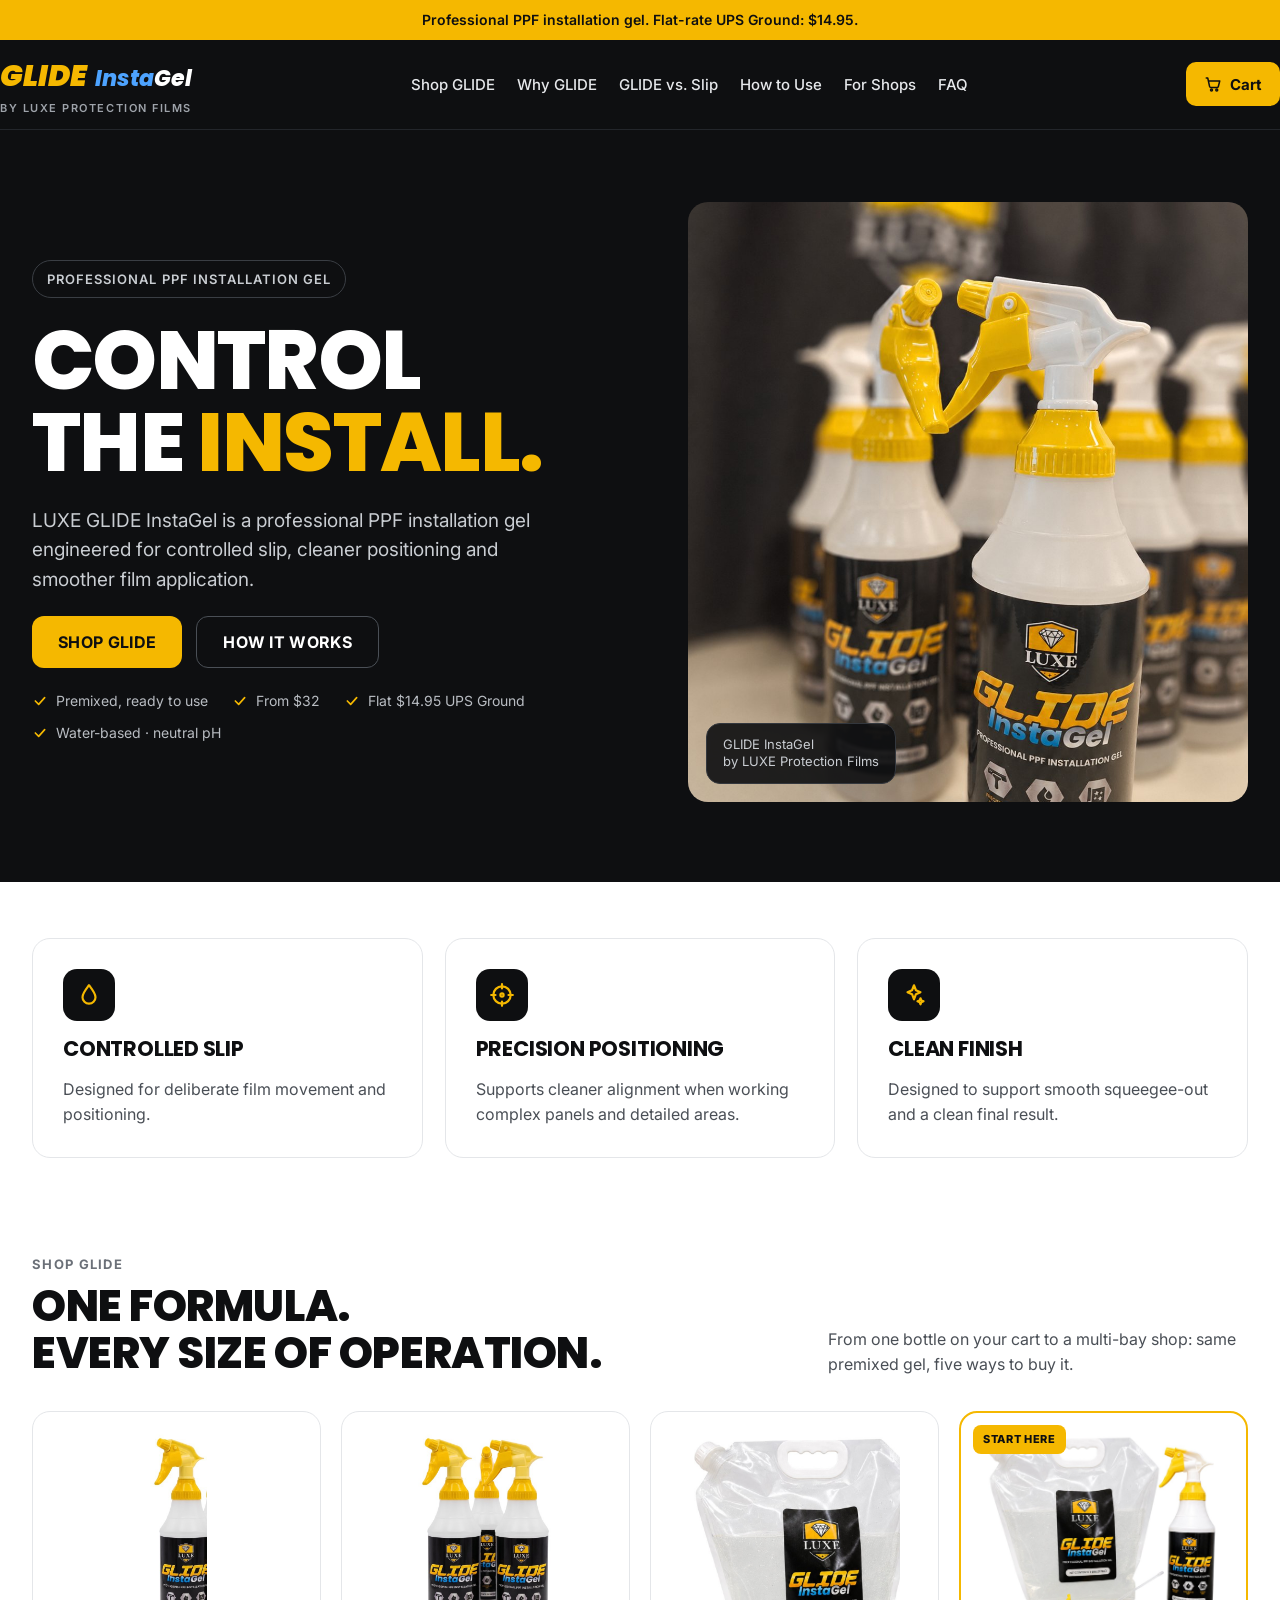
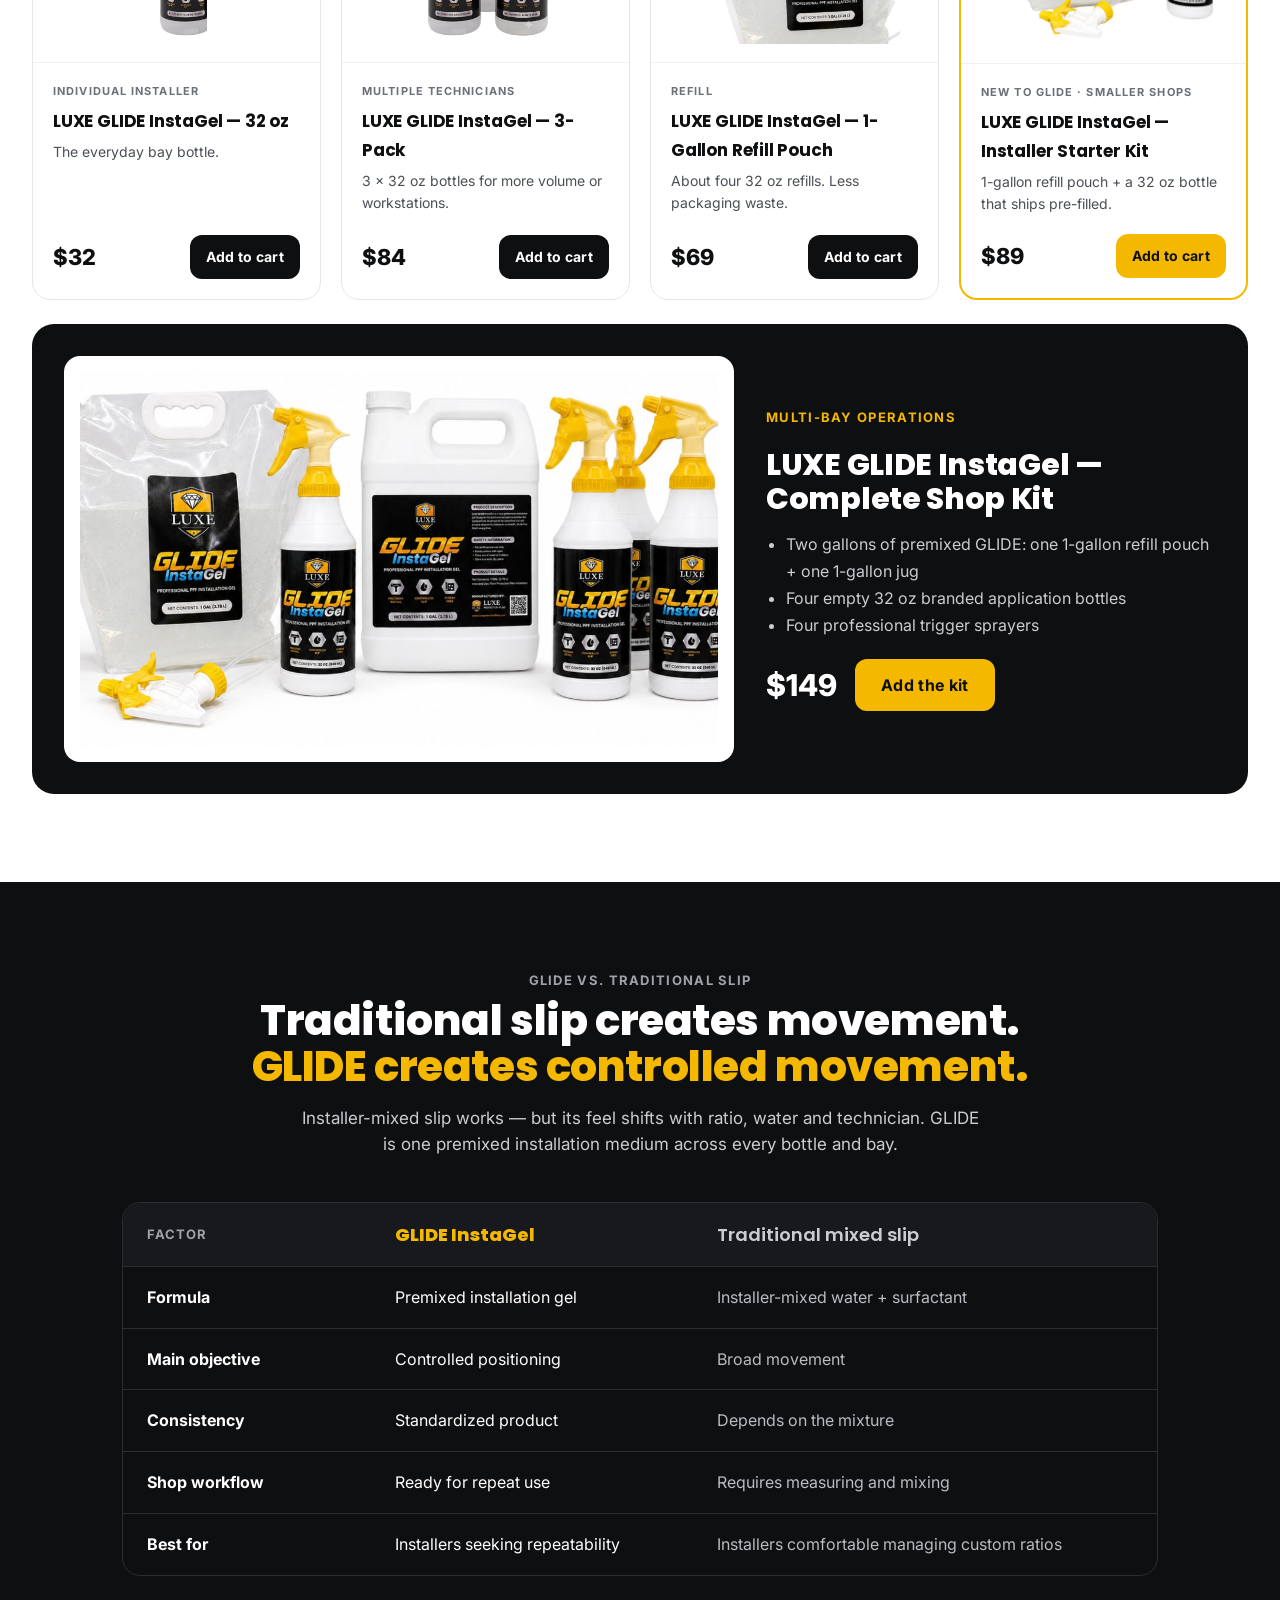
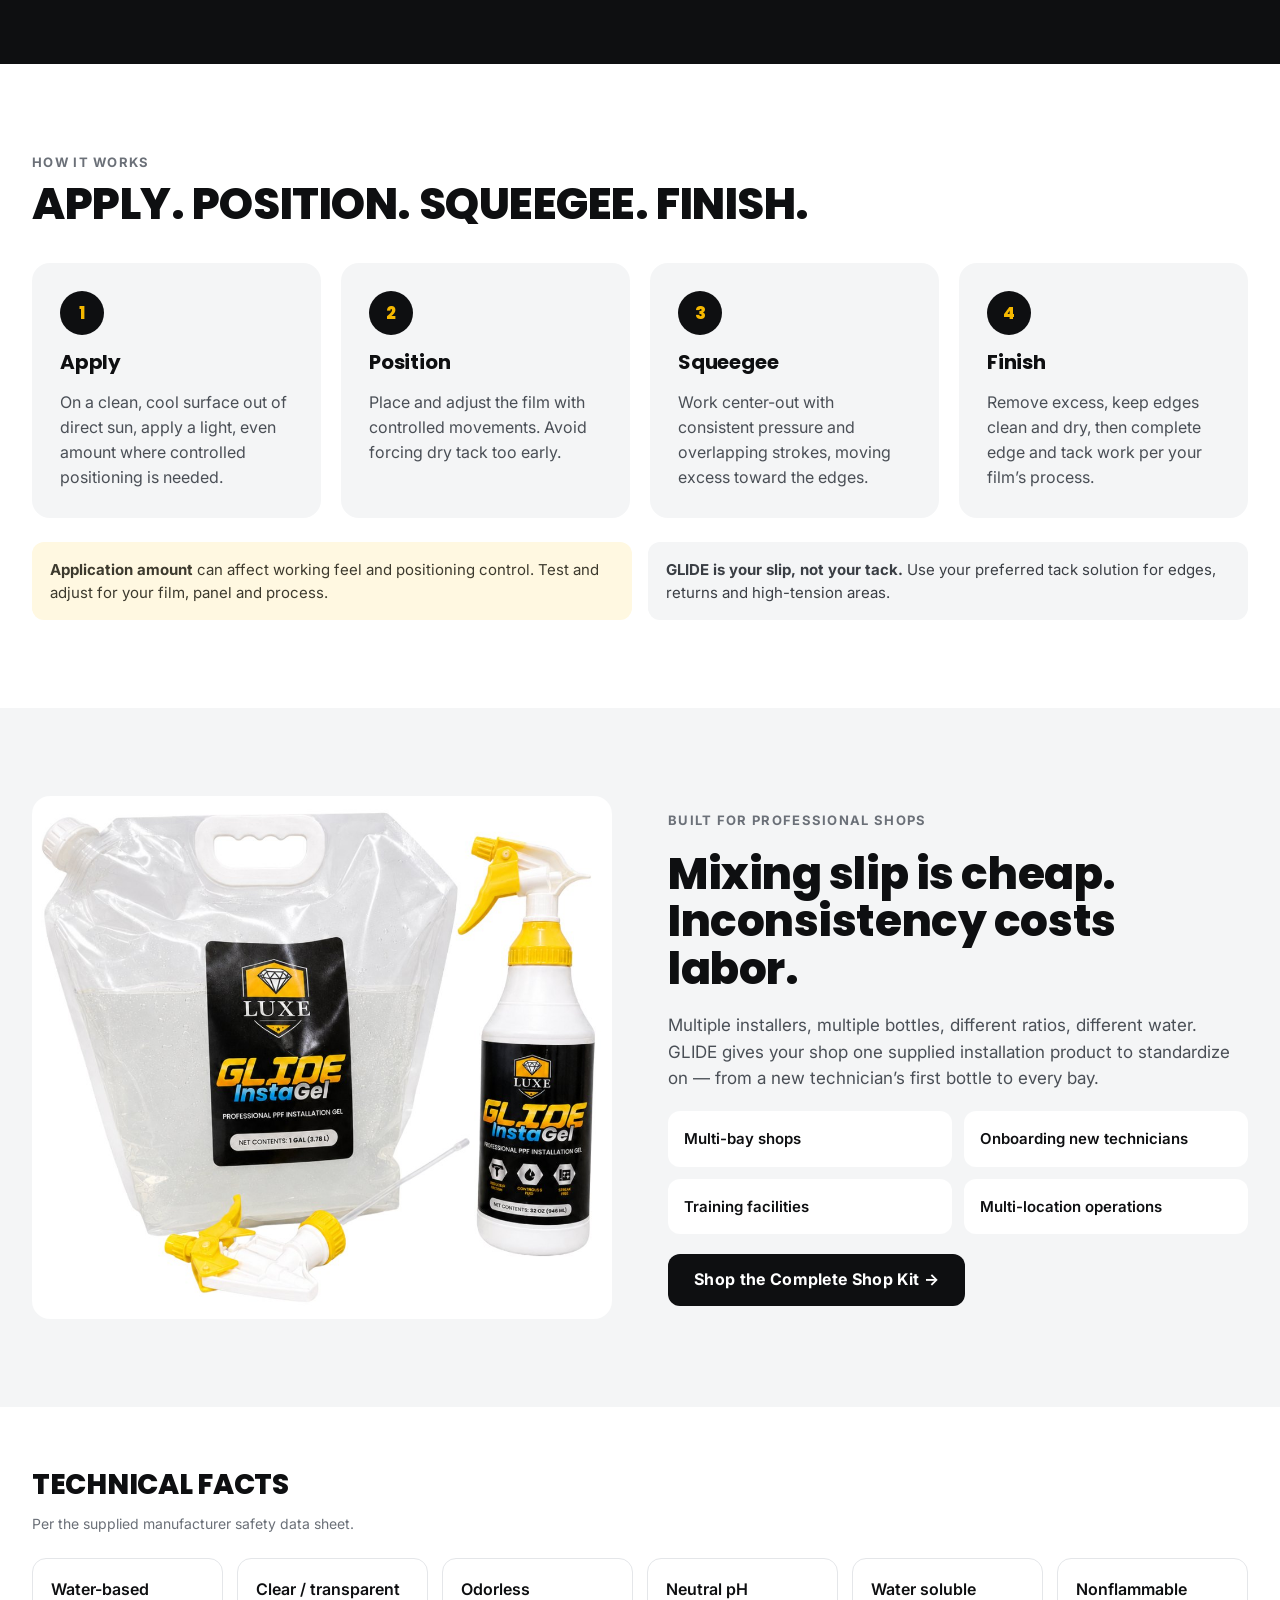
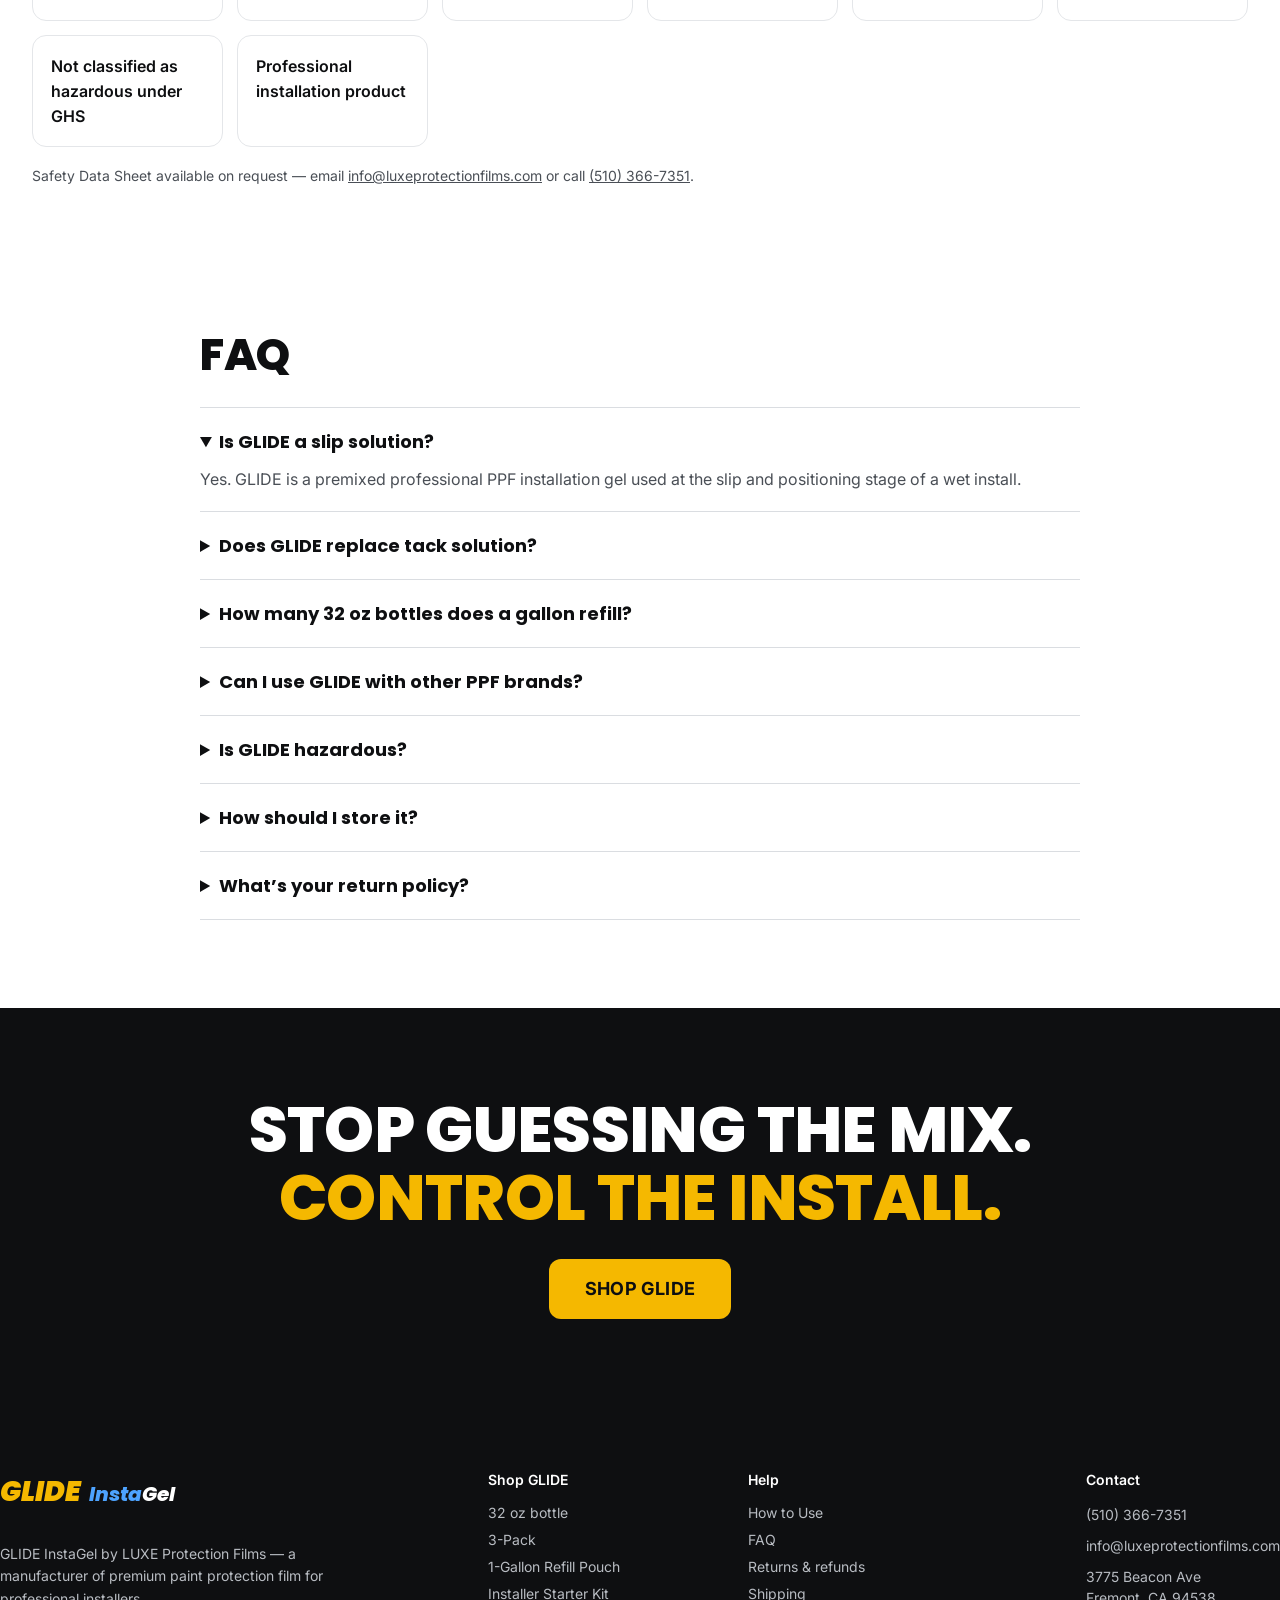
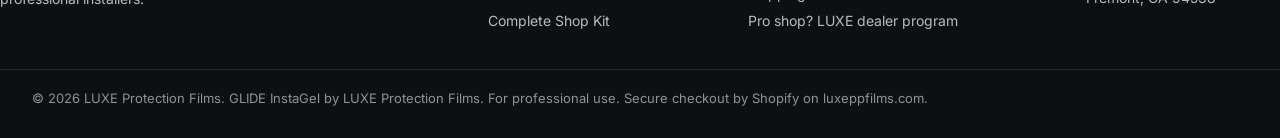
==== index.html @ 51972279 "GLIDE InstaGel standalone retail site v1" ====
<!DOCTYPE html>
<html lang="en">
<head>
<meta charset="utf-8">
<meta name="viewport" content="width=device-width, initial-scale=1">
<title>PPF Installation Gel &amp; Slip Solution | LUXE GLIDE InstaGel</title>
<meta name="description" content="LUXE GLIDE InstaGel is a professional PPF installation gel for controlled slip, cleaner positioning and smoother film application. Premixed, water-based, from $32.">
<link rel="canonical" href="https://glideinstagel.com/">
<meta property="og:type" content="website">
<meta property="og:title" content="PPF Installation Gel &amp; Slip Solution | LUXE GLIDE InstaGel">
<meta property="og:description" content="LUXE GLIDE InstaGel is a professional PPF installation gel for controlled slip, cleaner positioning and smoother film application. Premixed, water-based, from $32.">
<meta property="og:url" content="https://glideinstagel.com/">
<meta property="og:image" content="https://glideinstagel.com/img/lifestyle.jpg">
<meta property="og:site_name" content="GLIDE InstaGel by LUXE Protection Films">
<meta name="twitter:card" content="summary_large_image">
<link rel="icon" type="image/png" href="/img/logo-black.png">
<link rel="preconnect" href="https://fonts.googleapis.com"><link rel="preconnect" href="https://fonts.gstatic.com" crossorigin>
<link href="https://fonts.googleapis.com/css2?family=Inter:wght@400;600;700&family=Poppins:wght@600;700;800&display=swap" rel="stylesheet">
<link rel="stylesheet" href="/styles.css">
</head>
<body>
<div class="glide-announce">Professional PPF installation gel. Flat-rate UPS Ground: $14.95.</div>
<header class="glide-header">
  <div class="g-wrap">
    <a class="glide-logo" href="/" aria-label="GLIDE InstaGel by LUXE Protection Films — home">
      <span class="glide-logo__mark"><span class="glide-logo__glide">GLIDE</span><span class="glide-logo__insta">Insta<span>Gel</span></span></span>
      <span class="glide-logo__by">by LUXE Protection Films</span>
    </a>
    <nav class="glide-nav" aria-label="GLIDE">
      <a href="/#shop">Shop GLIDE</a>
      <a href="/#why">Why GLIDE</a>
      <a href="/#compare">GLIDE vs. Slip</a>
      <a href="/#how">How to Use</a>
      <a href="/#shops">For Shops</a>
      <a href="/#faq">FAQ</a>
    </nav>
    <div class="glide-header__actions">
      <a class="glide-header__cart" href="https://www.luxeppfilms.com/cart">
        <svg aria-hidden="true" width="18" height="18" viewBox="0 0 24 24" fill="none" stroke="#0E0F11" stroke-width="2" stroke-linecap="round" stroke-linejoin="round"><path d="M3 4h2l2.4 11.2a2 2 0 0 0 2 1.6h7.7a2 2 0 0 0 2-1.5L21 8H6"></path><circle cx="10" cy="20" r="1.3"></circle><circle cx="17" cy="20" r="1.3"></circle></svg>
        Cart
      </a>
    </div>
  </div>
</header>
<div class="glide">
  <section id="top" class="g-dark g-hero">
    <div class="g-wrap">
      <div class="g-hero__copy">
        <span class="g-pill">Professional PPF installation gel</span>
        <h1>Control<br>the <span class="g-yellow">install.</span></h1>
        <p class="g-hero__sub">LUXE GLIDE InstaGel is a professional PPF installation gel engineered for controlled slip, cleaner positioning and smoother film application.</p>
        <div class="g-hero__ctas">
          <a class="g-btn g-btn--yellow" href="#shop">SHOP GLIDE</a>
          <a class="g-btn g-btn--ghost" href="#how">HOW IT WORKS</a>
        </div>
        <ul class="g-ticks"><li><svg aria-hidden="true" width="16" height="16" viewBox="0 0 24 24" fill="none" stroke="#F5B800" stroke-width="2.5" stroke-linecap="round" stroke-linejoin="round"><path d="M5 12l5 5 9-10"/></svg>Premixed, ready to use</li>
<li><svg aria-hidden="true" width="16" height="16" viewBox="0 0 24 24" fill="none" stroke="#F5B800" stroke-width="2.5" stroke-linecap="round" stroke-linejoin="round"><path d="M5 12l5 5 9-10"/></svg>From $32</li>
<li><svg aria-hidden="true" width="16" height="16" viewBox="0 0 24 24" fill="none" stroke="#F5B800" stroke-width="2.5" stroke-linecap="round" stroke-linejoin="round"><path d="M5 12l5 5 9-10"/></svg>Flat $14.95 UPS Ground</li>
<li><svg aria-hidden="true" width="16" height="16" viewBox="0 0 24 24" fill="none" stroke="#F5B800" stroke-width="2.5" stroke-linecap="round" stroke-linejoin="round"><path d="M5 12l5 5 9-10"/></svg>Water-based · neutral pH</li></ul>
      </div>
      <div class="g-hero__media">
        <img src="/img/lifestyle.jpg" alt="LUXE GLIDE InstaGel 32 oz spray bottles in front of the LUXE banner" fetchpriority="high">
        <div class="g-badge">GLIDE InstaGel<br>by LUXE Protection Films</div>
      </div>
    </div>
  </section>

  <section id="why" class="g-section g-section--tight">
    <div class="g-wrap">
      <div class="g-grid">
        <div class="g-card"><div class="g-icon"><svg aria-hidden="true" width="26" height="26" viewBox="0 0 24 24" fill="none" stroke="#F5B800" stroke-width="2" stroke-linecap="round" stroke-linejoin="round"><path d="M12 3c3 4 6 7.5 6 11a6 6 0 0 1-12 0c0-3.5 3-7 6-11z"/></svg></div><h3>Controlled slip</h3><p>Designed for deliberate film movement and positioning.</p></div>
        <div class="g-card"><div class="g-icon"><svg aria-hidden="true" width="26" height="26" viewBox="0 0 24 24" fill="none" stroke="#F5B800" stroke-width="2" stroke-linecap="round" stroke-linejoin="round"><circle cx="12" cy="12" r="8"/><path d="M12 2v4M12 18v4M2 12h4M18 12h4"/><circle cx="12" cy="12" r="1.5"/></svg></div><h3>Precision positioning</h3><p>Supports cleaner alignment when working complex panels and detailed areas.</p></div>
        <div class="g-card"><div class="g-icon"><svg aria-hidden="true" width="26" height="26" viewBox="0 0 24 24" fill="none" stroke="#F5B800" stroke-width="2" stroke-linecap="round" stroke-linejoin="round"><path d="M12 3l1.8 4.6L18 9.4l-4.2 1.8L12 16l-1.8-4.8L6 9.4l4.2-1.8z"/><path d="M18 15l.8 2 2 .8-2 .8-.8 2-.8-2-2-.8 2-.8z"/></svg></div><h3>Clean finish</h3><p>Designed to support smooth squeegee-out and a clean final result.</p></div>
      </div>
    </div>
  </section>

  <section id="shop" class="g-section" style="padding-top:40px">
    <div class="g-wrap">
      <div class="g-sechead">
        <div><p class="g-eyebrow">Shop GLIDE</p><h2 class="g-h2">One formula.<br>Every size of operation.</h2></div>
        <p class="g-lead">From one bottle on your cart to a multi-bay shop: same premixed gel, five ways to buy it.</p>
      </div>
      <div class="g-products"><article class="g-prod">
      
      <a class="g-prod__img" href="/products/32-oz/" tabindex="-1" aria-hidden="true"><img src="/img/single.jpg" alt="" loading="lazy"></a>
      <div class="g-prod__body">
        <p class="g-prod__for">Individual installer</p>
        <h3><a class="g-prod__name" href="/products/32-oz/">LUXE GLIDE InstaGel — 32 oz</a></h3>
        <p class="g-prod__desc">The everyday bay bottle.</p>
        <div class="g-prod__buy">
          <span class="g-price">$32</span>
          <a class="g-btn g-btn--sm g-btn--dark" href="https://www.luxeppfilms.com/cart/add?id=51514864402720&quantity=1&return_to=%2Fcart" rel="nofollow">Add to cart</a>
        </div>
      </div>
    </article>
<article class="g-prod">
      
      <a class="g-prod__img" href="/products/3-pack/" tabindex="-1" aria-hidden="true"><img src="/img/trio.jpg" alt="" loading="lazy"></a>
      <div class="g-prod__body">
        <p class="g-prod__for">Multiple technicians</p>
        <h3><a class="g-prod__name" href="/products/3-pack/">LUXE GLIDE InstaGel — 3-Pack</a></h3>
        <p class="g-prod__desc">3 × 32 oz bottles for more volume or workstations.</p>
        <div class="g-prod__buy">
          <span class="g-price">$84</span>
          <a class="g-btn g-btn--sm g-btn--dark" href="https://www.luxeppfilms.com/cart/add?id=52157142073632&quantity=1&return_to=%2Fcart" rel="nofollow">Add to cart</a>
        </div>
      </div>
    </article>
<article class="g-prod">
      
      <a class="g-prod__img" href="/products/1-gallon-refill/" tabindex="-1" aria-hidden="true"><img src="/img/pouch.jpg" alt="" loading="lazy"></a>
      <div class="g-prod__body">
        <p class="g-prod__for">Refill</p>
        <h3><a class="g-prod__name" href="/products/1-gallon-refill/">LUXE GLIDE InstaGel — 1-Gallon Refill Pouch</a></h3>
        <p class="g-prod__desc">About four 32 oz refills. Less packaging waste.</p>
        <div class="g-prod__buy">
          <span class="g-price">$69</span>
          <a class="g-btn g-btn--sm g-btn--dark" href="https://www.luxeppfilms.com/cart/add?id=52157148299552&quantity=1&return_to=%2Fcart" rel="nofollow">Add to cart</a>
        </div>
      </div>
    </article>
<article class="g-prod g-prod--hl">
      <span class="g-prod__tag">START HERE</span>
      <a class="g-prod__img" href="/products/installer-starter-kit/" tabindex="-1" aria-hidden="true"><img src="/img/refill1.jpg" alt="" loading="lazy"></a>
      <div class="g-prod__body">
        <p class="g-prod__for">New to GLIDE · smaller shops</p>
        <h3><a class="g-prod__name" href="/products/installer-starter-kit/">LUXE GLIDE InstaGel — Installer Starter Kit</a></h3>
        <p class="g-prod__desc">1-gallon refill pouch + a 32 oz bottle that ships pre-filled.</p>
        <div class="g-prod__buy">
          <span class="g-price">$89</span>
          <a class="g-btn g-btn--sm g-btn--yellow" href="https://www.luxeppfilms.com/cart/add?id=52157162651936&quantity=1&return_to=%2Fcart" rel="nofollow">Add to cart</a>
        </div>
      </div>
    </article></div>
      <div class="g-kit g-dark">
        <a class="g-kit__img" href="/products/complete-shop-kit/"><img src="/img/collection.jpg" alt="LUXE GLIDE InstaGel Complete Shop Kit" loading="lazy"></a>
        <div class="g-kit__copy">
          <p class="g-eyebrow" style="color:#F5B800">Multi-bay operations</p>
          <h3 style="font-size:30px;font-weight:800;line-height:1.12"><a href="/products/complete-shop-kit/" style="text-decoration:none;color:#fff">LUXE GLIDE InstaGel — Complete Shop Kit</a></h3>
          <ul>
            <li>Two gallons of premixed GLIDE: one 1-gallon refill pouch + one 1-gallon jug</li>
            <li>Four empty 32 oz branded application bottles</li>
            <li>Four professional trigger sprayers</li>
          </ul>
          <div style="display:flex;flex-wrap:wrap;align-items:center;gap:18px;padding-top:6px">
            <span class="g-price" style="font-size:30px">$149</span>
            <a class="g-btn g-btn--yellow" href="https://www.luxeppfilms.com/cart/add?id=52157170811168&quantity=1&return_to=%2Fcart" rel="nofollow">Add the kit</a>
          </div>
        </div>
      </div>
    </div>
  </section>

  <section id="compare" class="g-dark g-section">
    <div class="g-wrap" style="max-width:1100px">
      <p class="g-eyebrow" style="text-align:center">GLIDE vs. traditional slip</p>
      <h2 class="g-h2" style="text-align:center;text-transform:none;font-size:clamp(28px,3.6vw,42px);margin-bottom:16px;color:#fff">Traditional slip creates movement.<br><span class="g-yellow">GLIDE creates controlled movement.</span></h2>
      <p style="text-align:center;max-width:680px;margin:0 auto 44px;color:#C9CDD2;font-size:17px">Installer-mixed slip works — but its feel shifts with ratio, water and technician. GLIDE is one premixed installation medium across every bottle and bay.</p>
      <div class="g-table-wrap">
        <table class="g-table">
          <thead><tr><th scope="col" style="color:#9EA3AA;font-size:13px;letter-spacing:.08em;text-transform:uppercase;width:24%">Factor</th><th scope="col" style="color:#F5B800;font:800 18px Poppins,sans-serif">GLIDE InstaGel</th><th scope="col" style="color:#C9CDD2;font:600 18px Poppins,sans-serif">Traditional mixed slip</th></tr></thead>
          <tbody>
            <tr><th scope="row">Formula</th><td>Premixed installation gel</td><td class="g-muted-cell">Installer-mixed water + surfactant</td></tr>
            <tr><th scope="row">Main objective</th><td>Controlled positioning</td><td class="g-muted-cell">Broad movement</td></tr>
            <tr><th scope="row">Consistency</th><td>Standardized product</td><td class="g-muted-cell">Depends on the mixture</td></tr>
            <tr><th scope="row">Shop workflow</th><td>Ready for repeat use</td><td class="g-muted-cell">Requires measuring and mixing</td></tr>
            <tr><th scope="row">Best for</th><td>Installers seeking repeatability</td><td class="g-muted-cell">Installers comfortable managing custom ratios</td></tr>
          </tbody>
        </table>
      </div>
    </div>
  </section>

  <section id="how" class="g-section">
    <div class="g-wrap">
      <p class="g-eyebrow">How it works</p>
      <h2 class="g-h2" style="margin-bottom:36px">Apply. Position. Squeegee. Finish.</h2>
      <ol class="g-steps">
        <li><span class="g-num">1</span><h3 style="font-size:20px">Apply</h3><p style="color:#4A4F56">On a clean, cool surface out of direct sun, apply a light, even amount where controlled positioning is needed.</p></li>
        <li><span class="g-num">2</span><h3 style="font-size:20px">Position</h3><p style="color:#4A4F56">Place and adjust the film with controlled movements. Avoid forcing dry tack too early.</p></li>
        <li><span class="g-num">3</span><h3 style="font-size:20px">Squeegee</h3><p style="color:#4A4F56">Work center-out with consistent pressure and overlapping strokes, moving excess toward the edges.</p></li>
        <li><span class="g-num">4</span><h3 style="font-size:20px">Finish</h3><p style="color:#4A4F56">Remove excess, keep edges clean and dry, then complete edge and tack work per your film&rsquo;s process.</p></li>
      </ol>
      <div style="margin-top:24px;display:flex;flex-wrap:wrap;gap:16px">
        <p class="g-note g-note--y"><strong>Application amount</strong> can affect working feel and positioning control. Test and adjust for your film, panel and process.</p>
        <p class="g-note g-note--g"><strong>GLIDE is your slip, not your tack.</strong> Use your preferred tack solution for edges, returns and high-tension areas.</p>
      </div>
    </div>
  </section>

  <section id="shops" class="g-soft g-section">
    <div class="g-wrap g-split">
      <div><img src="/img/refill1.jpg" alt="GLIDE InstaGel gallon refill pouch and 32 oz spray bottle" loading="lazy"></div>
      <div style="display:flex;flex-direction:column;gap:20px">
        <p class="g-eyebrow" style="margin:0">Built for professional shops</p>
        <h2 class="g-h2" style="text-transform:none">Mixing slip is cheap.<br>Inconsistency costs labor.</h2>
        <p style="font-size:17px;color:#4A4F56">Multiple installers, multiple bottles, different ratios, different water. GLIDE gives your shop one supplied installation product to standardize on — from a new technician&rsquo;s first bottle to every bay.</p>
        <ul class="g-chips"><li>Multi-bay shops</li><li>Onboarding new technicians</li><li>Training facilities</li><li>Multi-location operations</li></ul>
        <div><a class="g-btn g-btn--dark" href="/products/complete-shop-kit/">Shop the Complete Shop Kit →</a></div>
      </div>
    </div>
  </section>

  <section class="g-section g-section--tight">
    <div class="g-wrap">
      <h2 style="font-size:28px;font-weight:800;text-transform:uppercase">Technical facts</h2>
      <p style="font-size:14px;color:#6B7078;margin:6px 0 24px">Per the supplied manufacturer safety data sheet.</p>
      <ul class="g-facts"><li>Water-based</li><li>Clear / transparent</li><li>Odorless</li><li>Neutral pH</li><li>Water soluble</li><li>Nonflammable</li><li>Not classified as hazardous under GHS</li><li>Professional installation product</li></ul>
      <p style="font-size:14px;color:#4A4F56;margin-top:18px">Safety Data Sheet available on request — email <a href="mailto:info@luxeprotectionfilms.com">info@luxeprotectionfilms.com</a> or call <a href="tel:+15103667351">(510) 366-7351</a>.</p>
    </div>
  </section>

  <section id="faq" class="g-section">
    <div class="g-wrap"><div class="g-faq">
      <h2 class="g-h2" style="margin-bottom:28px">FAQ</h2>
      <div style="border-top:1px solid #DADDE1"><details open><summary>Is GLIDE a slip solution?</summary><p>Yes. GLIDE is a premixed professional PPF installation gel used at the slip and positioning stage of a wet install.</p></details>
<details><summary>Does GLIDE replace tack solution?</summary><p>No. Tack requirements depend on the film, the panel and your workflow. Keep using your preferred tack solution where you need it.</p></details>
<details><summary>How many 32 oz bottles does a gallon refill?</summary><p>About four.</p></details>
<details><summary>Can I use GLIDE with other PPF brands?</summary><p>GLIDE is made for professional PPF installation. Test it on your film and follow the film manufacturer’s installation requirements.</p></details>
<details><summary>Is GLIDE hazardous?</summary><p>The supplied manufacturer SDS does not classify the finished product as hazardous under GHS, and identifies it as nonflammable.</p></details>
<details><summary>How should I store it?</summary><p>Keep the container closed and store it in a cool area.</p></details>
<details><summary>What’s your return policy?</summary><p>Unopened GLIDE can be returned within 7 days of delivery. Opened product is final sale unless defective.</p></details></div>
    </div></div>
  </section>

  <section class="g-dark g-section" style="text-align:center">
    <div class="g-wrap" style="display:flex;flex-direction:column;align-items:center;gap:28px">
      <h2 style="font-size:clamp(36px,5vw,64px);font-weight:800;line-height:1.05;text-transform:uppercase;color:#fff">Stop guessing the mix.<br><span class="g-yellow">Control the install.</span></h2>
      <a class="g-btn g-btn--yellow" href="#shop" style="min-height:60px;padding:0 36px;font-size:18px">SHOP GLIDE</a>
    </div>
  </section>
</div>
<script type="application/ld+json">{"@context": "https://schema.org", "@type": "FAQPage", "mainEntity": [{"@type": "Question", "name": "Is GLIDE a slip solution?", "acceptedAnswer": {"@type": "Answer", "text": "Yes. GLIDE is a premixed professional PPF installation gel used at the slip and positioning stage of a wet install."}}, {"@type": "Question", "name": "Does GLIDE replace tack solution?", "acceptedAnswer": {"@type": "Answer", "text": "No. Tack requirements depend on the film, the panel and your workflow. Keep using your preferred tack solution where you need it."}}, {"@type": "Question", "name": "How many 32 oz bottles does a gallon refill?", "acceptedAnswer": {"@type": "Answer", "text": "About four."}}, {"@type": "Question", "name": "Can I use GLIDE with other PPF brands?", "acceptedAnswer": {"@type": "Answer", "text": "GLIDE is made for professional PPF installation. Test it on your film and follow the film manufacturer\u2019s installation requirements."}}, {"@type": "Question", "name": "Is GLIDE hazardous?", "acceptedAnswer": {"@type": "Answer", "text": "The supplied manufacturer SDS does not classify the finished product as hazardous under GHS, and identifies it as nonflammable."}}, {"@type": "Question", "name": "How should I store it?", "acceptedAnswer": {"@type": "Answer", "text": "Keep the container closed and store it in a cool area."}}, {"@type": "Question", "name": "What\u2019s your return policy?", "acceptedAnswer": {"@type": "Answer", "text": "Unopened GLIDE can be returned within 7 days of delivery. Opened product is final sale unless defective."}}]}</script>

<footer class="glide-footer">
  <div class="g-wrap">
    <div class="glide-footer__brand">
      <span class="glide-logo__mark"><span class="glide-logo__glide" style="font-size:28px">GLIDE</span><span class="glide-logo__insta" style="font-size:20px">Insta<span>Gel</span></span></span>
      <p>GLIDE InstaGel by LUXE Protection Films — a manufacturer of premium paint protection film for professional installers.</p>
    </div>
    <nav class="glide-footer__col" aria-label="Shop GLIDE">
      <h3>Shop GLIDE</h3>
      <a href="/products/32-oz/">32 oz bottle</a><a href="/products/3-pack/">3-Pack</a><a href="/products/1-gallon-refill/">1-Gallon Refill Pouch</a><a href="/products/installer-starter-kit/">Installer Starter Kit</a><a href="/products/complete-shop-kit/">Complete Shop Kit</a>
    </nav>
    <nav class="glide-footer__col" aria-label="Help">
      <h3>Help</h3>
      <a href="/#how">How to Use</a>
      <a href="/#faq">FAQ</a>
      <a href="https://www.luxeppfilms.com/policies/refund-policy">Returns &amp; refunds</a>
      <a href="https://www.luxeppfilms.com/policies/shipping-policy">Shipping</a>
      <a href="https://www.luxeppfilms.com/pages/become-a-dealer">Pro shop? LUXE dealer program</a>
    </nav>
    <div class="glide-footer__col" style="line-height:1.5">
      <h3>Contact</h3>
      <a href="tel:+15103667351">(510) 366-7351</a>
      <a href="mailto:info@luxeprotectionfilms.com">info@luxeprotectionfilms.com</a>
      <span>3775 Beacon Ave<br>Fremont, CA 94538</span>
    </div>
  </div>
  <div class="glide-footer__base">© 2026 LUXE Protection Films. GLIDE InstaGel by LUXE Protection Films. For professional use. Secure checkout by Shopify on luxeppfilms.com.</div>
</footer>
</body>
</html>
---- styles.css ----
*{box-sizing:border-box}html{scroll-behavior:smooth}body{margin:0;font-family:Inter,system-ui,sans-serif}
img{max-width:100%;height:auto;display:block}a{color:inherit}
.g-prod__img img,.g-kit__img img{width:100%}
/* GLIDE InstaGel by LUXE Protection Films — scoped styles */
/* On GLIDE templates, hide the LUXE header, footer and popups */
.template-page-glide-home .shopify-section-group-header-group,.template-page-glide-home .shopify-section-group-footer-group,.template-page-glide-home .shopify-section-group-popup-group,
.template-product-glide .shopify-section-group-header-group,.template-product-glide .shopify-section-group-footer-group,.template-product-glide .shopify-section-group-popup-group{display:none!important}
.template-page-glide-home main#MainContent,.template-product-glide main#MainContent{background:#fff}
.glide{--g-ink:#0E0F11;--g-yellow:#F5B800;--g-blue:#4DA3FF;--g-grey:#4A4F56;--g-muted:#6B7078;--g-line:#E4E6E9;--g-soft:#F4F5F6;font-family:Inter,system-ui,sans-serif;color:var(--g-ink);font-size:16px;line-height:1.55;letter-spacing:normal}
.glide *,.glide *::before,.glide *::after{box-sizing:border-box}
.glide h1,.glide h2,.glide h3{font-family:Poppins,sans-serif;color:inherit;margin:0;letter-spacing:-.01em}
.glide p{margin:0}
.glide a{color:inherit}
.glide .g-wrap{max-width:1280px;margin:0 auto;padding-left:32px;padding-right:32px}
@media (max-width:749px){.glide .g-wrap{padding-left:20px;padding-right:20px}}
.glide .g-dark{background:var(--g-ink);color:#fff}
.glide .g-soft{background:var(--g-soft)}
.glide .g-eyebrow{font-size:13px;font-weight:700;letter-spacing:.1em;text-transform:uppercase;color:var(--g-muted);margin-bottom:8px}
.glide .g-dark .g-eyebrow{color:#9EA3AA}
.glide .g-h2{font-size:clamp(30px,4vw,44px);font-weight:800;line-height:1.08;text-transform:uppercase}
.glide .g-yellow{color:var(--g-yellow)}
.glide .g-btn{display:inline-flex;align-items:center;justify-content:center;gap:8px;min-height:52px;padding:0 26px;border-radius:12px;font-weight:700;font-size:16px;letter-spacing:.02em;text-decoration:none;border:0;cursor:pointer;font-family:Inter,sans-serif}
.glide .g-btn--yellow{background:var(--g-yellow);color:var(--g-ink)}
.glide .g-btn--dark{background:var(--g-ink);color:#fff}
.glide .g-btn--ghost{border:1.5px solid #4A4F56;color:#fff;background:transparent}
.glide .g-btn--sm{min-height:44px;padding:0 16px;font-size:14px}
.glide .g-btn:hover{filter:brightness(.95)}
/* Announcement + header */
.glide-announce{background:#F5B800;color:#0E0F11;text-align:center;padding:10px 20px;font:600 14px/1.4 Inter,sans-serif}
.glide-header{background:#0E0F11;border-bottom:1px solid #23262B;font-family:Inter,sans-serif}
.glide-header .g-wrap{display:flex;flex-wrap:wrap;align-items:center;justify-content:space-between;gap:14px;padding-top:14px;padding-bottom:14px}
.glide-logo{display:flex;flex-direction:column;gap:2px;text-decoration:none}
.glide-logo__mark{display:flex;align-items:baseline;gap:8px;line-height:1}
.glide-logo__glide{font:italic 900 30px Poppins,sans-serif;color:#F5B800}
.glide-logo__insta{font:italic 800 22px Poppins,sans-serif;color:#4DA3FF}
.glide-logo__insta span{color:#fff}
.glide-logo__by{font-size:11px;font-weight:600;letter-spacing:.14em;text-transform:uppercase;color:#9EA3AA}
.glide-nav{display:flex;flex-wrap:wrap;gap:6px 22px}
.glide-nav a{color:#E6E8EB;text-decoration:none;font-size:15px;font-weight:500}
.glide-nav a:hover{color:#F5B800}
.glide-header__actions{display:flex;gap:10px;align-items:center}
.glide-header__dealer{min-height:44px;padding:0 14px;border-radius:10px;border:1px solid #3A3E44;color:#E6E8EB;text-decoration:none;font-weight:600;font-size:14px;display:inline-flex;align-items:center}
.glide-header__cart{min-height:44px;padding:0 18px;border-radius:10px;background:#F5B800;color:#0E0F11;text-decoration:none;font-weight:700;font-size:15px;display:inline-flex;align-items:center;gap:8px}
@media (max-width:989px){.glide-nav{order:3;width:100%;overflow-x:auto;flex-wrap:nowrap;padding-bottom:4px}.glide-nav a{white-space:nowrap}}
/* Hero */
.glide .g-hero .g-wrap{display:flex;flex-wrap:wrap;gap:56px;align-items:center;padding-top:72px;padding-bottom:80px}
.glide .g-hero__copy{flex:1 1 460px;min-width:0;display:flex;flex-direction:column;gap:22px}
.glide .g-pill{align-self:flex-start;padding:8px 14px;border:1px solid #3A3E44;border-radius:999px;font-size:13px;font-weight:600;letter-spacing:.08em;text-transform:uppercase;color:#C9CDD2}
.glide .g-hero h1{font-size:clamp(46px,6.4vw,84px);font-weight:800;line-height:1;letter-spacing:-.02em;text-transform:uppercase}
.glide .g-hero__sub{font-size:19px;color:#C9CDD2;max-width:540px}
.glide .g-hero__ctas{display:flex;flex-wrap:wrap;gap:14px}
.glide .g-hero__dealer{color:#F5B800;font-weight:600;text-underline-offset:4px;align-self:flex-start}
.glide .g-ticks{list-style:none;margin:0;padding:0;display:flex;flex-wrap:wrap;gap:10px 24px;font-size:14px;color:#B8BCC2}
.glide .g-ticks li{display:flex;align-items:center;gap:8px}
.glide .g-hero__media{flex:1 1 420px;min-width:0;position:relative}
.glide .g-hero__media img{width:100%;height:600px;object-fit:cover;border-radius:20px;display:block}
@media (max-width:749px){.glide .g-hero__media img{height:420px}}
.glide .g-badge{position:absolute;left:18px;bottom:18px;background:rgba(14,15,17,.9);border:1px solid #33373D;border-radius:14px;padding:12px 16px;font-size:13px;color:#C9CDD2;line-height:1.35}
/* Cards & grids */
.glide .g-grid{display:grid;grid-template-columns:repeat(auto-fit,minmax(240px,1fr));gap:22px}
.glide .g-card{border:1px solid var(--g-line);border-radius:18px;padding:30px;display:flex;flex-direction:column;gap:12px;background:#fff}
.glide .g-card h3{font-size:21px;font-weight:700;text-transform:uppercase}
.glide .g-card p{color:var(--g-grey)}
.glide .g-icon{width:52px;height:52px;border-radius:14px;background:var(--g-ink);display:flex;align-items:center;justify-content:center}
.glide .g-section{padding-top:88px;padding-bottom:88px}
.glide .g-section--tight{padding-top:56px;padding-bottom:56px}
.glide .g-sechead{display:flex;flex-wrap:wrap;justify-content:space-between;align-items:flex-end;gap:16px;margin-bottom:34px}
.glide .g-sechead p.g-lead{max-width:420px;color:var(--g-grey)}
/* Product cards */
.glide .g-products{display:grid;grid-template-columns:repeat(auto-fit,minmax(220px,1fr));gap:20px}
.glide .g-prod{border:1px solid var(--g-line);border-radius:18px;overflow:hidden;display:flex;flex-direction:column;position:relative;background:#fff}
.glide .g-prod--hl{border:2px solid var(--g-yellow)}
.glide .g-prod__tag{position:absolute;top:12px;left:12px;background:var(--g-yellow);font-size:11px;font-weight:800;letter-spacing:.06em;padding:6px 10px;border-radius:8px}
.glide .g-prod__img{height:250px;display:flex;align-items:center;justify-content:center;padding:18px}
.glide .g-prod__img img{max-width:100%;max-height:100%;object-fit:contain}
.glide .g-prod__body{padding:20px;border-top:1px solid #EEF0F2;display:flex;flex-direction:column;gap:6px;flex-grow:1}
.glide .g-prod__for{font-size:11px;font-weight:700;letter-spacing:.1em;text-transform:uppercase;color:var(--g-muted)}
.glide .g-prod__name{font:700 17px/1.25 Poppins,sans-serif;text-decoration:none;color:var(--g-ink)}
.glide .g-prod__desc{font-size:14px;color:var(--g-grey)}
.glide .g-prod__buy{display:flex;justify-content:space-between;align-items:center;gap:10px;margin-top:auto;padding-top:14px}
.glide .g-prod__buy form{margin:0}
.glide .g-price{font-size:22px;font-weight:800}
.glide .g-kit{margin-top:24px;border-radius:22px;display:flex;flex-wrap:wrap;align-items:center;gap:32px;padding:32px}
.glide .g-kit__img{flex:1.4 1 460px;min-width:0;background:#fff;border-radius:16px;padding:16px}
.glide .g-kit__img img{width:100%;display:block}
.glide .g-kit__copy{flex:1 1 300px;min-width:0;display:flex;flex-direction:column;gap:14px}
.glide .g-kit__copy ul{margin:0;padding-left:20px;color:#C9CDD2;line-height:1.7}
/* Compare table */
.glide .g-table-wrap{overflow-x:auto;border:1px solid #2A2D32;border-radius:18px}
.glide .g-table{width:100%;min-width:620px;border-collapse:collapse;font-size:16px;margin:0}
.glide .g-table th,.glide .g-table td{text-align:left;padding:18px 24px;border:0;border-top:1px solid #2A2D32;color:#fff;background:transparent}
.glide .g-table thead th{background:#17191C;border-top:0}
.glide .g-table td.g-muted-cell{color:#B8BCC2}
/* Steps */
.glide .g-steps{list-style:none;margin:0;padding:0;display:grid;grid-template-columns:repeat(auto-fit,minmax(230px,1fr));gap:20px}
.glide .g-steps li{background:var(--g-soft);border-radius:18px;padding:28px;display:flex;flex-direction:column;gap:12px}
.glide .g-num{width:44px;height:44px;border-radius:50%;background:var(--g-ink);color:var(--g-yellow);font:800 17px Poppins,sans-serif;display:flex;align-items:center;justify-content:center;flex:0 0 44px}
.glide .g-note{padding:16px 18px;border-radius:12px;font-size:15px;flex:1 1 360px}
.glide .g-note--y{background:#FFF8E1;color:#3D3A2E}
.glide .g-note--g{background:var(--g-soft);color:#3A3E44}
/* Split */
.glide .g-split{display:flex;flex-wrap:wrap;gap:56px;align-items:center}
.glide .g-split>*{flex:1 1 420px;min-width:0}
.glide .g-split img{width:100%;border-radius:18px;display:block;background:#fff}
.glide .g-chips{list-style:none;margin:0;padding:0;display:grid;grid-template-columns:repeat(auto-fit,minmax(190px,1fr));gap:12px}
.glide .g-chips li{background:#fff;border-radius:12px;padding:16px;font-weight:600;font-size:15px}
.glide .g-facts{list-style:none;margin:0;padding:0;display:grid;grid-template-columns:repeat(auto-fit,minmax(170px,1fr));gap:14px}
.glide .g-facts li{border:1px solid var(--g-line);border-radius:14px;padding:18px;font-weight:600}
.glide .g-res{display:grid;grid-template-columns:repeat(auto-fit,minmax(220px,1fr));gap:14px}
.glide .g-res a{background:var(--g-ink);color:#fff;text-decoration:none;border-radius:14px;padding:22px;display:flex;flex-direction:column;gap:6px}
.glide .g-res a span{font-size:13px;color:#B8BCC2}
.glide .g-band{background:var(--g-yellow)}
.glide .g-band .g-wrap{display:flex;flex-wrap:wrap;align-items:center;justify-content:space-between;gap:24px;padding-top:56px;padding-bottom:56px}
/* FAQ */
.glide .g-faq{max-width:880px;margin:0 auto}
.glide .g-faq details{border-bottom:1px solid #DADDE1;padding:20px 0}
.glide .g-faq summary{cursor:pointer;font:700 18px Poppins,sans-serif}
.glide .g-faq details p{margin-top:12px;color:var(--g-grey)}
/* Footer */
.glide-footer{background:#0E0F11;color:#B8BCC2;font-family:Inter,sans-serif;font-size:14px}
.glide-footer .g-wrap{display:flex;flex-wrap:wrap;gap:40px;justify-content:space-between;padding-top:64px;padding-bottom:40px}
.glide-footer a{color:#B8BCC2;text-decoration:none}
.glide-footer a:hover{color:#F5B800}
.glide-footer h3{color:#fff;font:600 14px Inter,sans-serif;margin:0 0 6px}
.glide-footer__col{display:flex;flex-direction:column;gap:10px}
.glide-footer__brand{flex:1 1 300px;max-width:360px;display:flex;flex-direction:column;gap:16px;line-height:1.6}
.glide-footer__luxe{align-self:flex-start;background:#fff;border-radius:10px;padding:8px 12px}
.glide-footer__luxe img{height:34px;width:auto;display:block}
.glide-footer__base{border-top:1px solid #23262B;padding:20px 32px 32px;max-width:1280px;margin:0 auto;font-size:13px;color:#8E939A}
/* Product page details */
.glide .g-incl{list-style:none;margin:0;padding:0;display:flex;flex-direction:column;gap:10px}
.glide .g-incl li{display:flex;gap:10px;align-items:flex-start}
.glide .g-box{border:1px solid var(--g-line);border-radius:18px;padding:24px;background:#fff}
.glide .g-box h2{font:700 14px Inter,sans-serif;letter-spacing:.08em;text-transform:uppercase;margin-bottom:12px}
.glide .g-dl{margin:0;display:grid;grid-template-columns:repeat(2,minmax(0,1fr));gap:12px 16px}
.glide .g-dl dt{font-size:12px;color:var(--g-muted)}
.glide .g-dl dd{margin:2px 0 0;font-weight:600}
.glide .g-dl .g-span2{grid-column:1/-1}
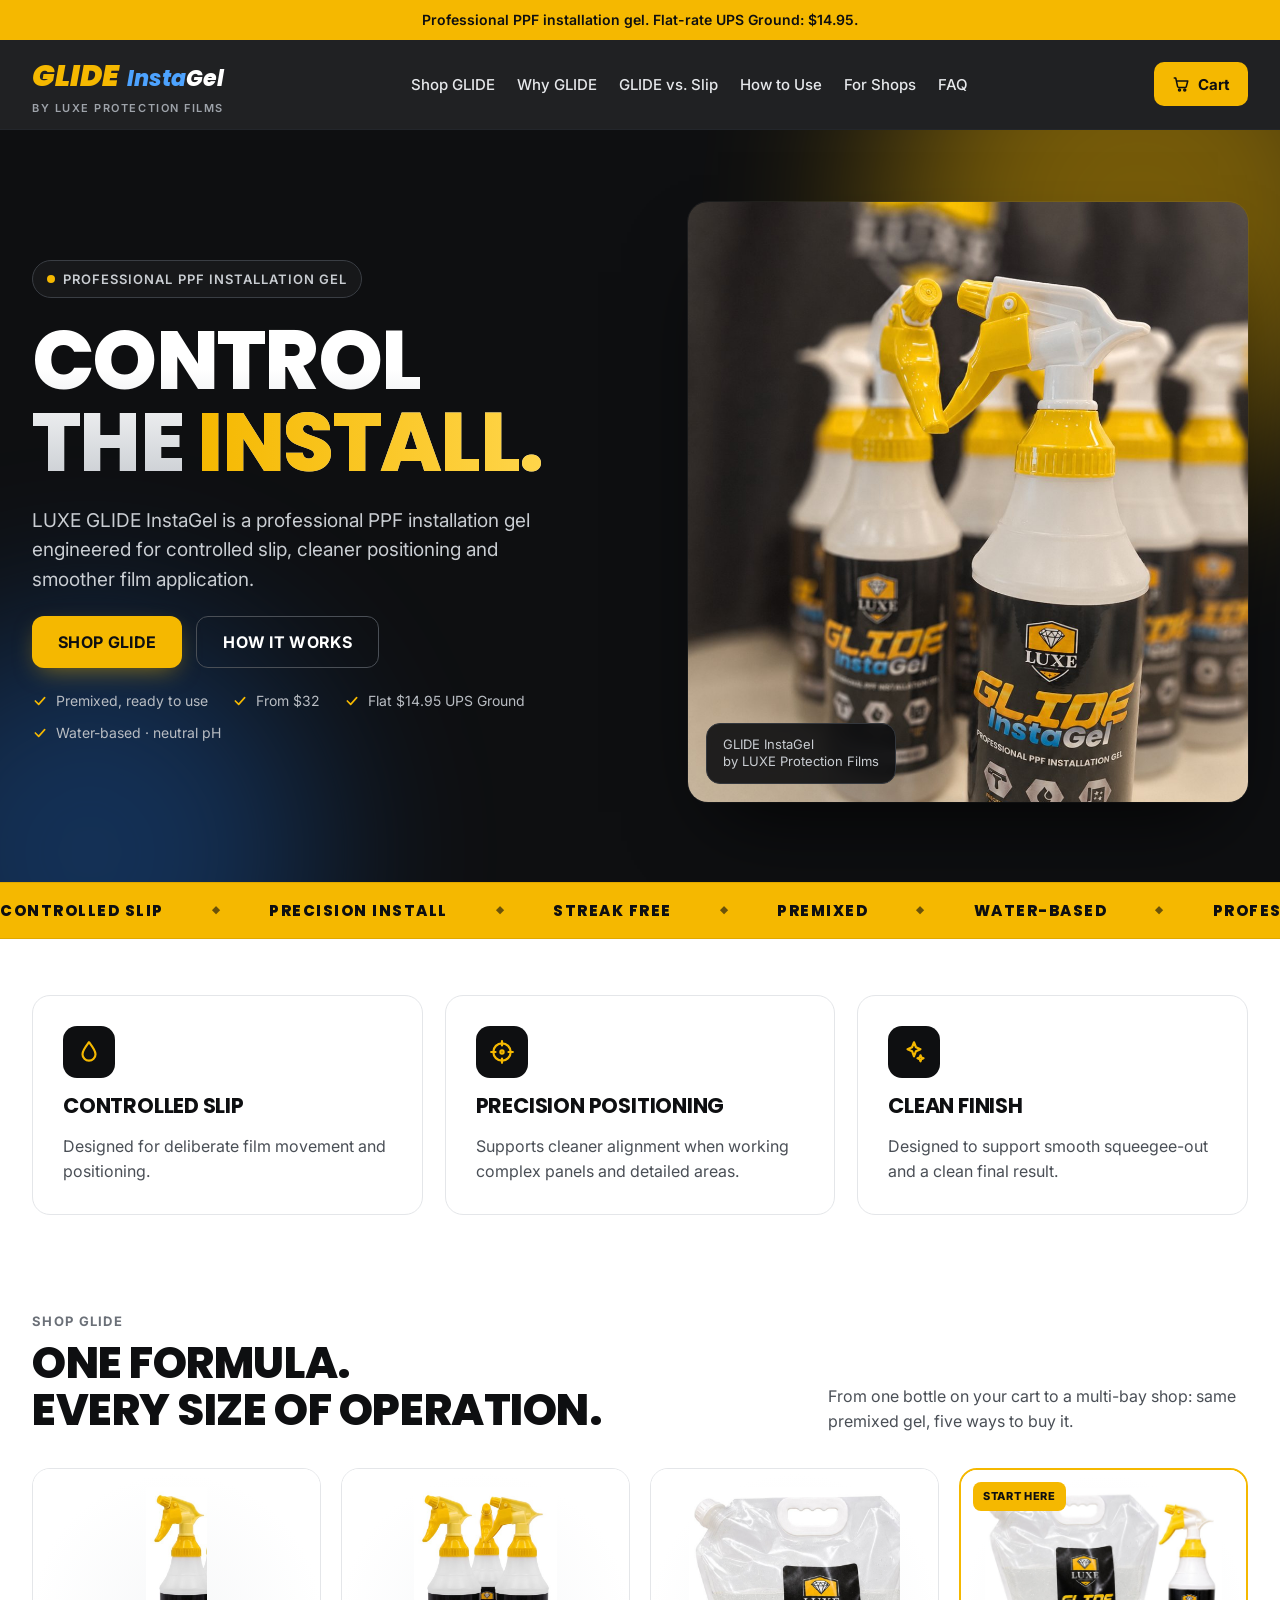
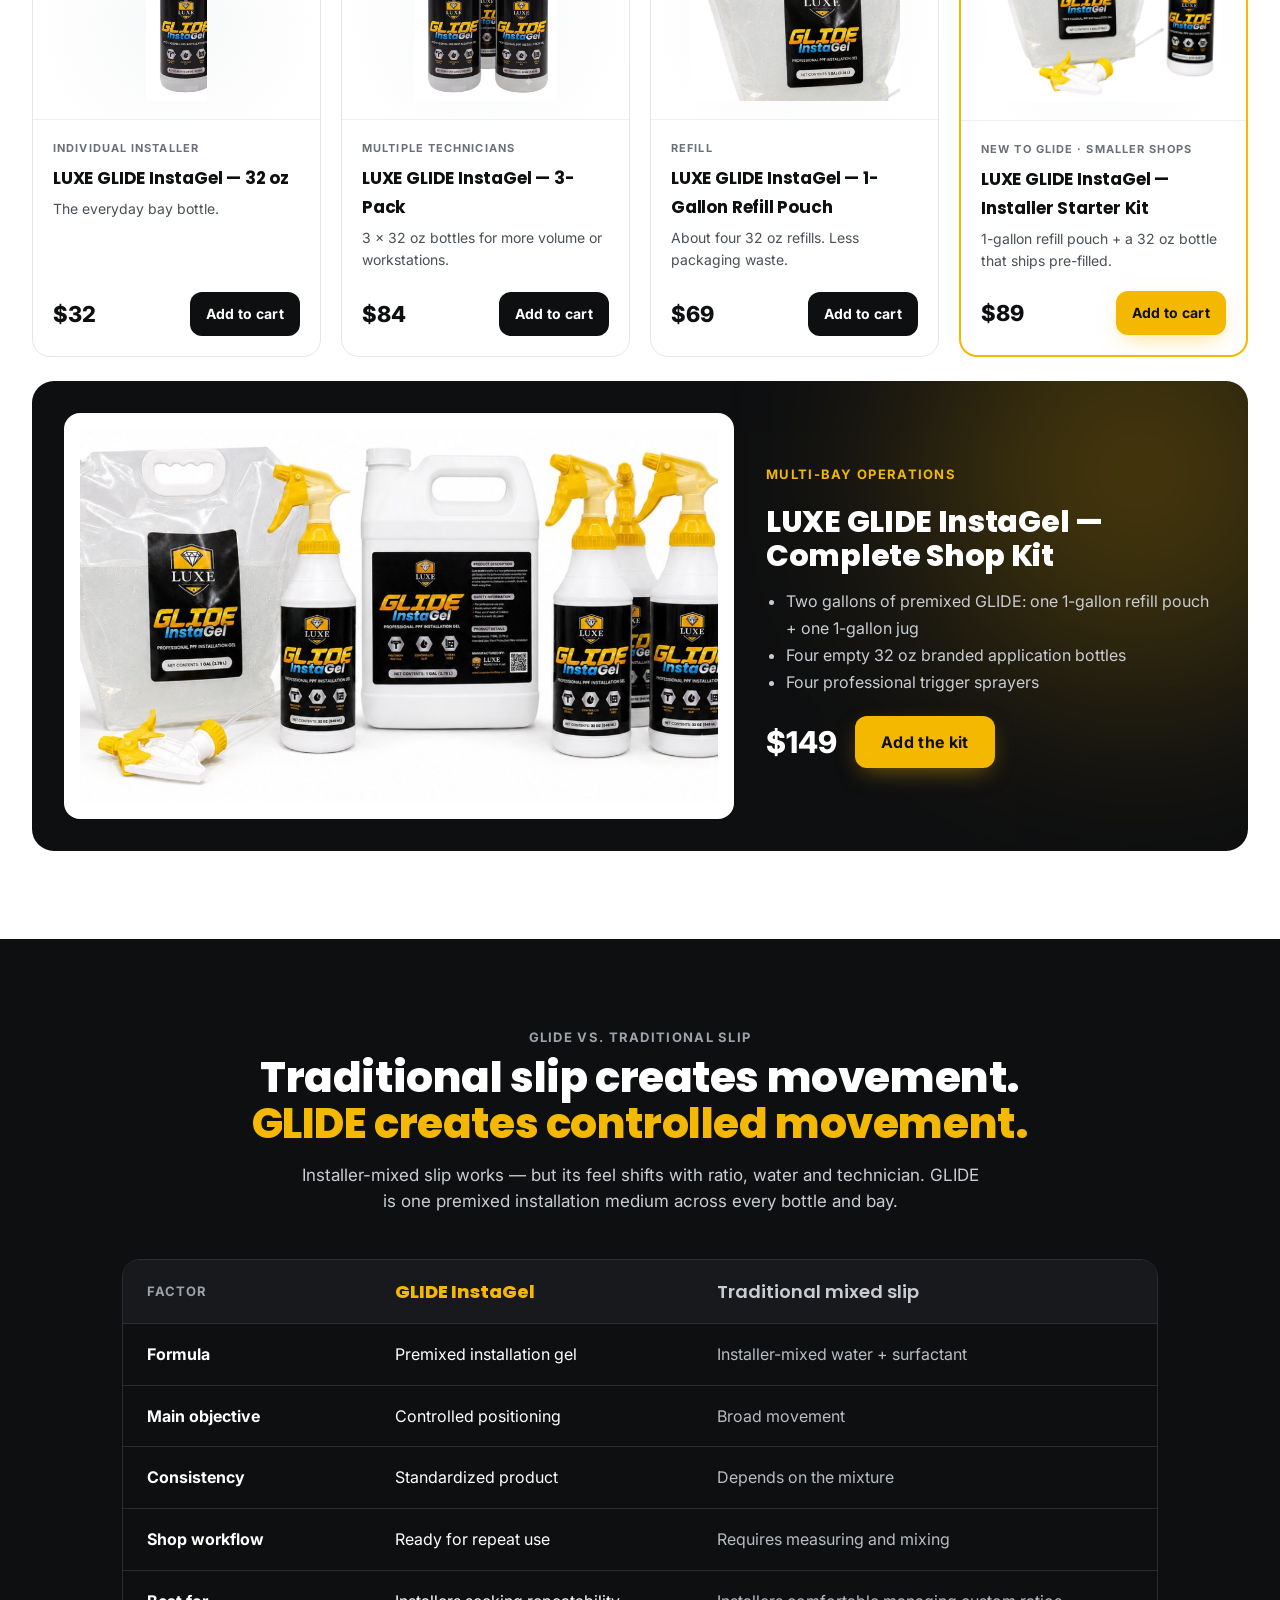
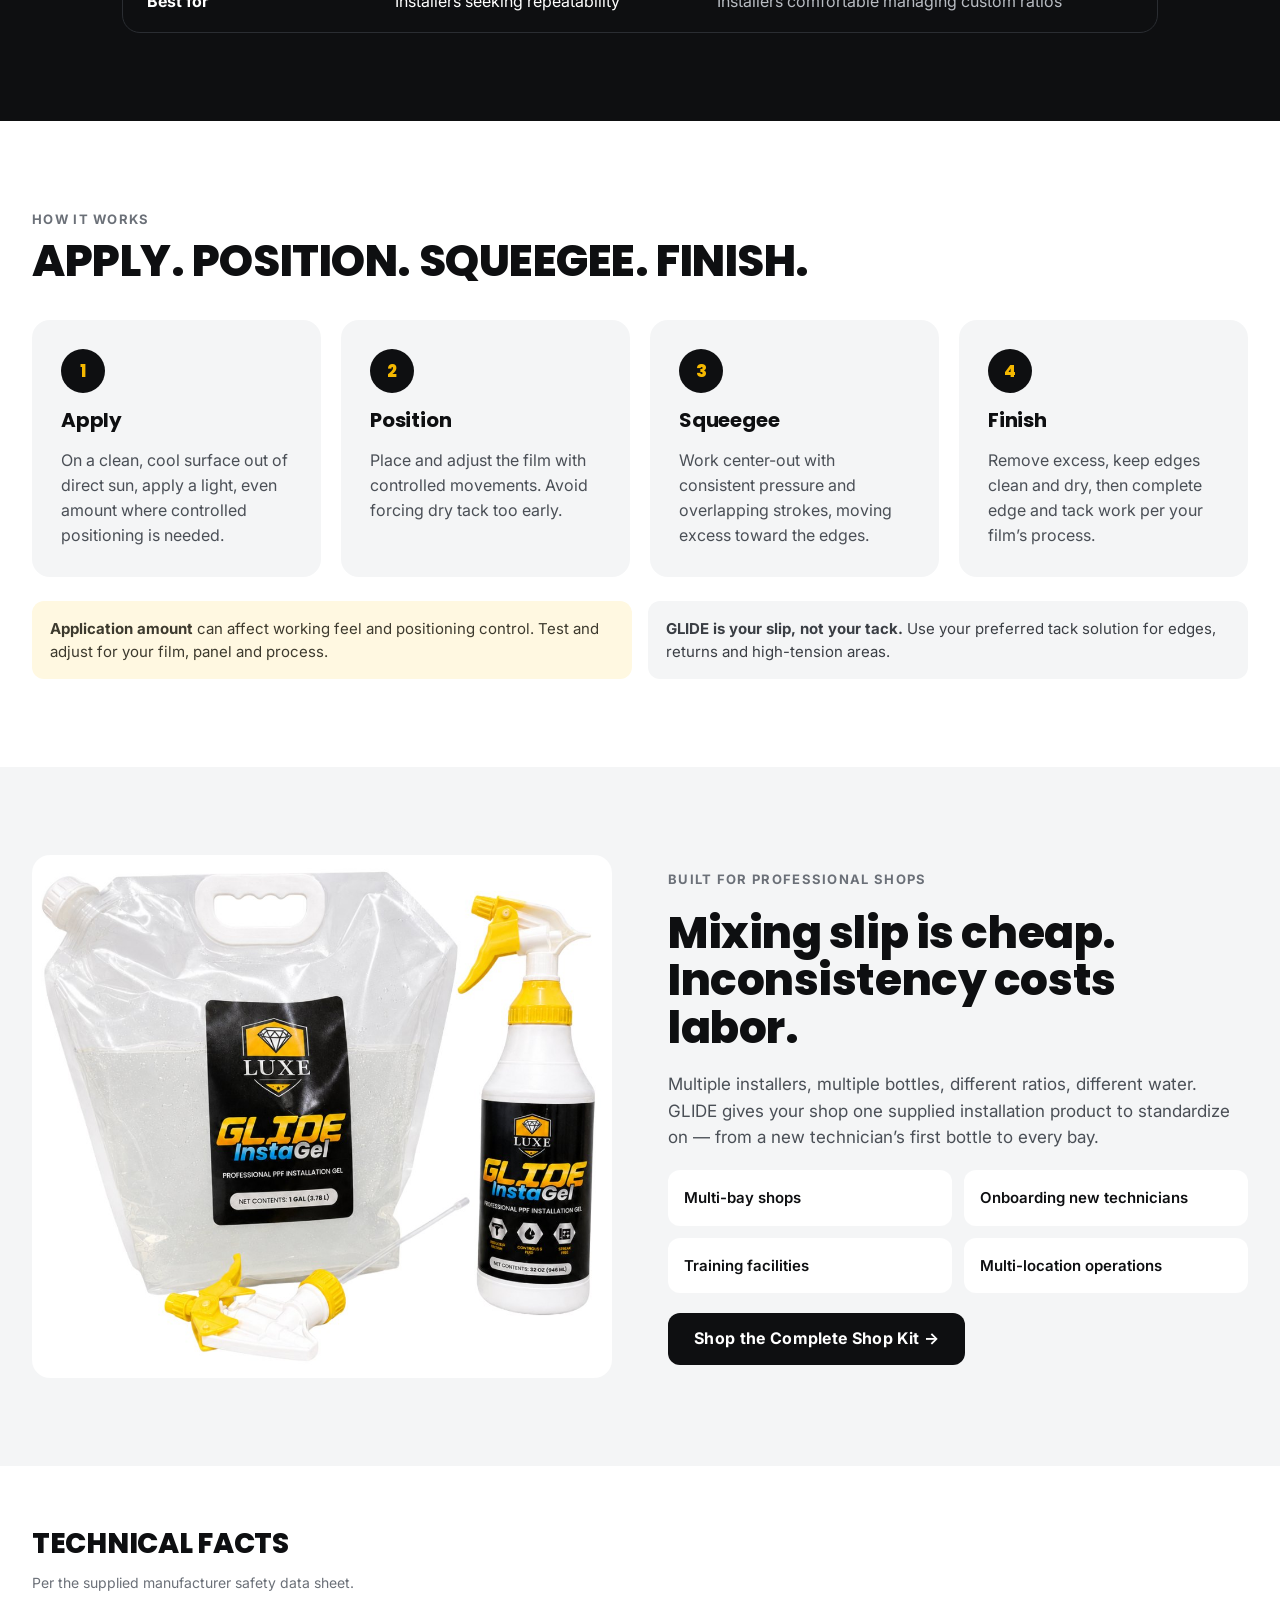
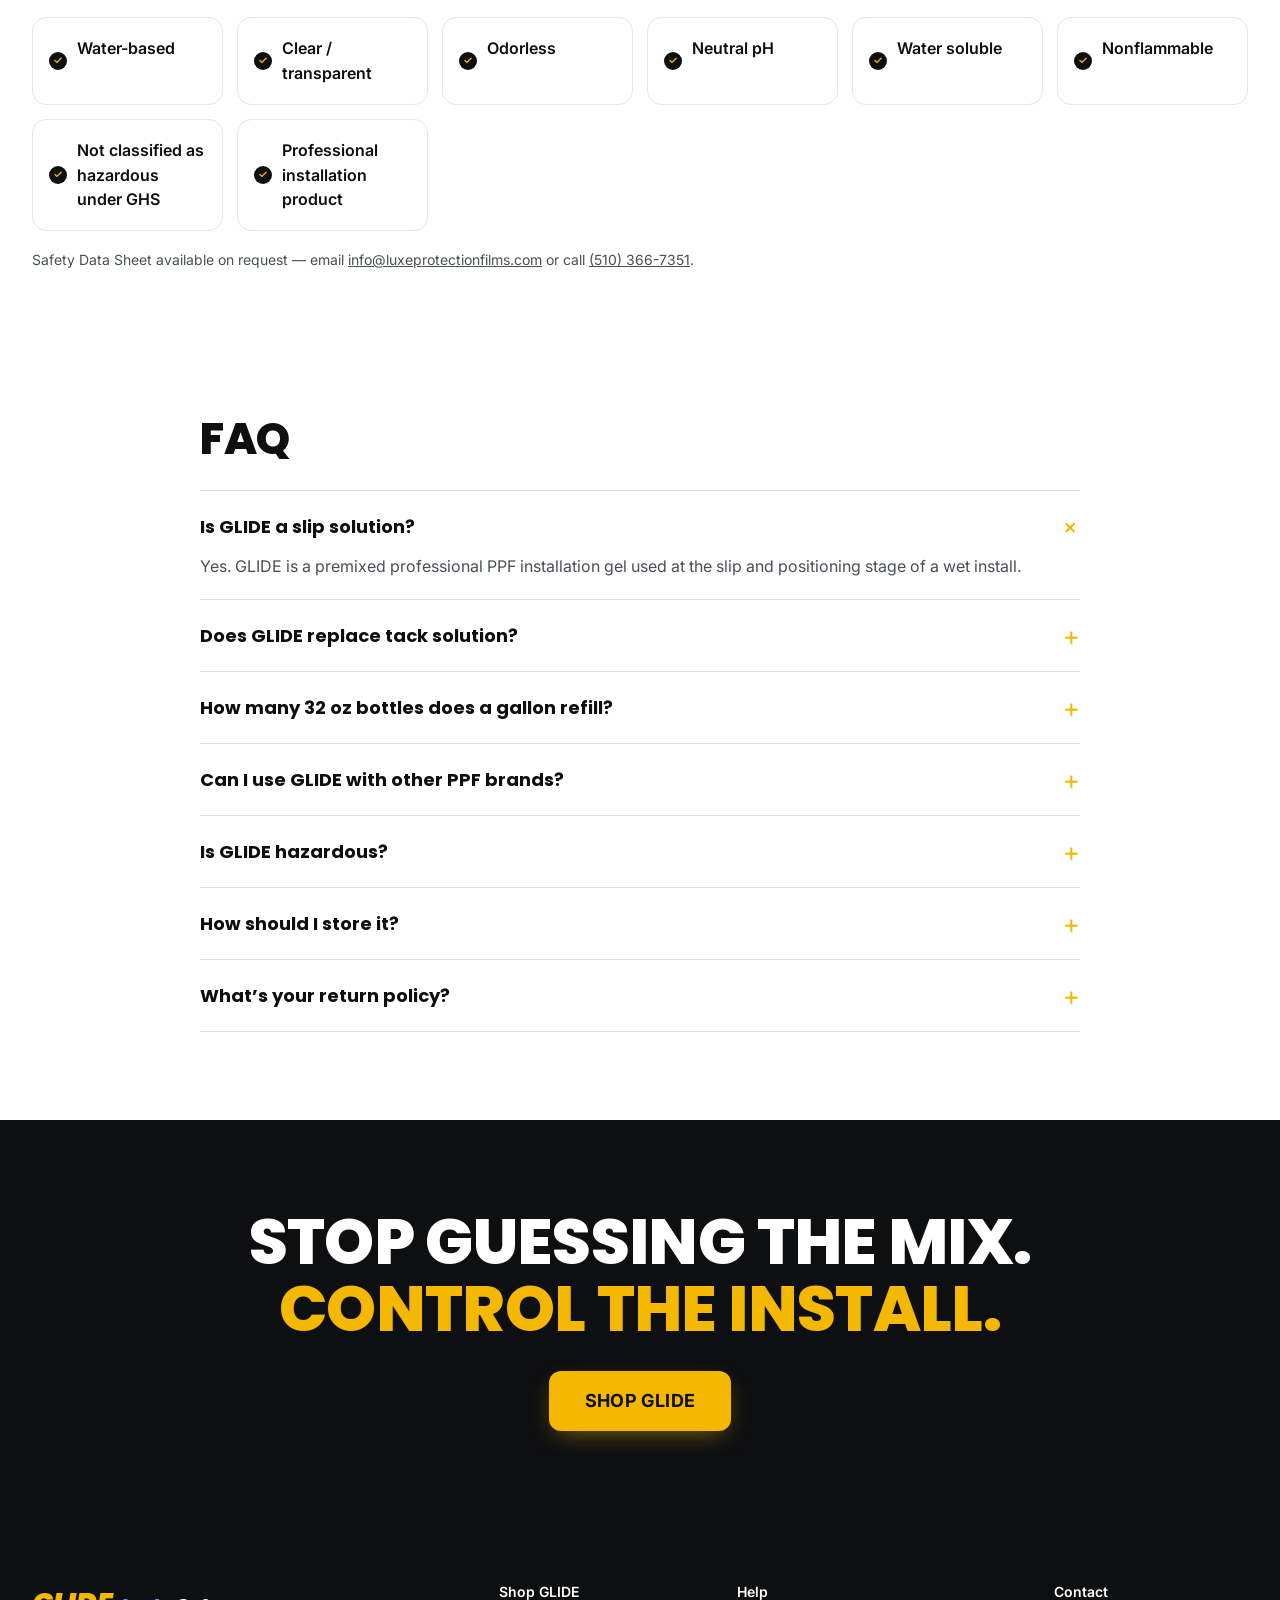
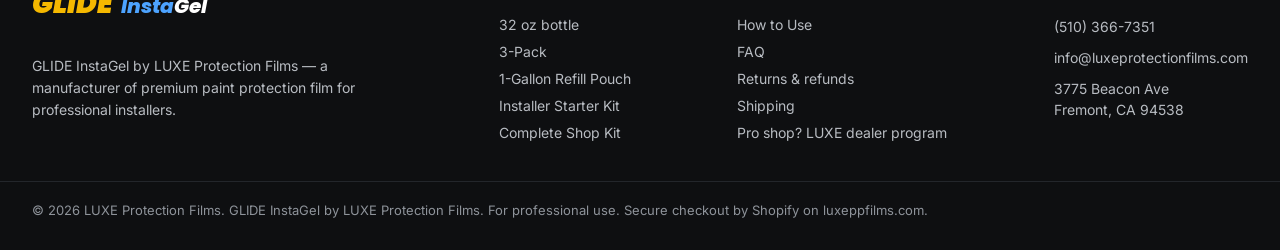
==== commit 3e227f6f: "commit commit" ====
--- a/index.html
+++ b/index.html
@@ -16,7 +16,7 @@
 <link rel="icon" type="image/png" href="/img/logo-black.png">
 <link rel="preconnect" href="https://fonts.googleapis.com"><link rel="preconnect" href="https://fonts.gstatic.com" crossorigin>
 <link href="https://fonts.googleapis.com/css2?family=Inter:wght@400;600;700&family=Poppins:wght@600;700;800&display=swap" rel="stylesheet">
-<link rel="stylesheet" href="/styles.css">
+<link rel="stylesheet" href="/styles.css?v=2">
 </head>
 <body>
 <div class="glide-announce">Professional PPF installation gel. Flat-rate UPS Ground: $14.95.</div>
@@ -65,6 +65,8 @@
     </div>
   </section>
 
+
+  <div class="g-marquee" aria-hidden="true"><div class="g-marquee__track"><span>Controlled slip</span><span>Precision install</span><span>Streak free</span><span>Premixed</span><span>Water-based</span><span>Professional PPF gel</span><span>Controlled slip</span><span>Precision install</span><span>Streak free</span><span>Premixed</span><span>Water-based</span><span>Professional PPF gel</span><span>Controlled slip</span><span>Precision install</span><span>Streak free</span><span>Premixed</span><span>Water-based</span><span>Professional PPF gel</span><span>Controlled slip</span><span>Precision install</span><span>Streak free</span><span>Premixed</span><span>Water-based</span><span>Professional PPF gel</span></div></div>
   <section id="why" class="g-section g-section--tight">
     <div class="g-wrap">
       <div class="g-grid">
@@ -260,5 +262,6 @@
   </div>
   <div class="glide-footer__base">© 2026 LUXE Protection Films. GLIDE InstaGel by LUXE Protection Films. For professional use. Secure checkout by Shopify on luxeppfilms.com.</div>
 </footer>
+<script src="/site.js?v=2" defer></script>
 </body>
 </html>
--- a/styles.css
+++ b/styles.css
@@ -136,3 +136,197 @@
 .glide .g-dl dt{font-size:12px;color:var(--g-muted)}
 .glide .g-dl dd{margin:2px 0 0;font-weight:600}
 .glide .g-dl .g-span2{grid-column:1/-1}
+
+/* ===== GLIDE v2 — motion + polish layer ===== */
+html{-webkit-text-size-adjust:100%}
+body{overflow-x:hidden}
+.glide img{max-width:100%}
+
+/* Buttons: lift + shine */
+.glide .g-btn{position:relative;overflow:hidden;transition:transform .25s ease,box-shadow .25s ease,filter .2s ease}
+.glide .g-btn:hover{transform:translateY(-2px);filter:none}
+.glide .g-btn--yellow{box-shadow:0 8px 24px -8px rgba(245,184,0,.55)}
+.glide .g-btn--yellow:hover{box-shadow:0 14px 34px -10px rgba(245,184,0,.75)}
+.glide .g-btn--dark:hover{box-shadow:0 12px 28px -12px rgba(14,15,17,.6)}
+.glide .g-btn--yellow::after{content:"";position:absolute;top:0;left:-120%;width:60%;height:100%;background:linear-gradient(100deg,transparent,rgba(255,255,255,.55),transparent);transform:skewX(-20deg);animation:g-shine 4.5s ease-in-out infinite}
+@keyframes g-shine{0%,70%{left:-120%}100%{left:160%}}
+
+/* Header: sticky, glassy */
+.glide-header{position:sticky;top:0;z-index:50;background:rgba(14,15,17,.92);backdrop-filter:saturate(140%) blur(10px);-webkit-backdrop-filter:saturate(140%) blur(10px)}
+.glide-nav a{position:relative;transition:color .2s}
+.glide-nav a::after{content:"";position:absolute;left:0;right:0;bottom:-4px;height:2px;background:#F5B800;transform:scaleX(0);transform-origin:left;transition:transform .25s ease}
+.glide-nav a:hover::after{transform:scaleX(1)}
+.glide-header__cart{transition:transform .2s ease,box-shadow .2s ease}
+.glide-header__cart:hover{transform:translateY(-1px);box-shadow:0 8px 20px -8px rgba(245,184,0,.7)}
+
+/* Hero: animated glow backdrop */
+.glide .g-hero{position:relative;overflow:hidden;isolation:isolate}
+.glide .g-hero::before,.glide .g-hero::after{content:"";position:absolute;z-index:-1;border-radius:50%;filter:blur(90px);opacity:.45;pointer-events:none}
+.glide .g-hero::before{width:520px;height:520px;background:#F5B800;top:-180px;right:-120px;animation:g-drift 14s ease-in-out infinite alternate}
+.glide .g-hero::after{width:460px;height:460px;background:#1F6FD6;bottom:-200px;left:-140px;opacity:.35;animation:g-drift 18s ease-in-out infinite alternate-reverse}
+@keyframes g-drift{0%{transform:translate(0,0) scale(1)}100%{transform:translate(-60px,40px) scale(1.15)}}
+.glide .g-hero h1{background:linear-gradient(180deg,#fff 30%,#C9CDD2);-webkit-background-clip:text;background-clip:text;color:transparent}
+.glide .g-hero h1 .g-yellow{background:linear-gradient(90deg,#F5B800,#FFD54A,#F5B800);background-size:200% auto;-webkit-background-clip:text;background-clip:text;color:transparent;animation:g-gold 5s linear infinite}
+@keyframes g-gold{to{background-position:200% center}}
+.glide .g-pill{display:inline-flex;align-items:center;gap:8px;background:rgba(255,255,255,.04)}
+.glide .g-pill::before{content:"";width:8px;height:8px;border-radius:50%;background:#F5B800;box-shadow:0 0 0 0 rgba(245,184,0,.7);animation:g-pulse 2s infinite}
+@keyframes g-pulse{0%{box-shadow:0 0 0 0 rgba(245,184,0,.7)}70%{box-shadow:0 0 0 10px rgba(245,184,0,0)}100%{box-shadow:0 0 0 0 rgba(245,184,0,0)}}
+.glide .g-hero__media img{box-shadow:0 40px 80px -30px rgba(0,0,0,.8),0 0 0 1px rgba(255,255,255,.06);animation:g-float 7s ease-in-out infinite}
+@keyframes g-float{0%,100%{transform:translateY(0)}50%{transform:translateY(-12px)}}
+.glide .g-badge{backdrop-filter:blur(8px);-webkit-backdrop-filter:blur(8px)}
+
+/* Hero load-in */
+.glide .g-hero__copy>*{opacity:0;transform:translateY(18px);animation:g-in .8s cubic-bezier(.2,.7,.2,1) forwards}
+.glide .g-hero__copy>*:nth-child(1){animation-delay:.05s}
+.glide .g-hero__copy>*:nth-child(2){animation-delay:.15s}
+.glide .g-hero__copy>*:nth-child(3){animation-delay:.28s}
+.glide .g-hero__copy>*:nth-child(4){animation-delay:.4s}
+.glide .g-hero__copy>*:nth-child(5){animation-delay:.52s}
+.glide .g-hero__media{opacity:0;animation:g-in-r 1s cubic-bezier(.2,.7,.2,1) .25s forwards}
+@keyframes g-in{to{opacity:1;transform:none}}
+@keyframes g-in-r{from{opacity:0;transform:translateX(30px) scale(.97)}to{opacity:1;transform:none}}
+
+/* Claims marquee */
+.glide .g-marquee{background:#F5B800;color:#0E0F11;overflow:hidden;white-space:nowrap;border-top:1px solid #E0A800;border-bottom:1px solid #E0A800}
+.glide .g-marquee__track{display:inline-flex;gap:48px;padding:16px 0;animation:g-scroll 28s linear infinite;font:800 15px Poppins,sans-serif;letter-spacing:.1em;text-transform:uppercase}
+.glide .g-marquee__track span{display:inline-flex;align-items:center;gap:48px}
+.glide .g-marquee__track span::after{content:"◆";font-size:10px;opacity:.6}
+@keyframes g-scroll{to{transform:translateX(-50%)}}
+
+/* Benefit cards */
+.glide .g-card{transition:transform .35s cubic-bezier(.2,.7,.2,1),box-shadow .35s ease,border-color .35s ease;position:relative;overflow:hidden}
+.glide .g-card::before{content:"";position:absolute;inset:0 0 auto 0;height:3px;background:linear-gradient(90deg,#F5B800,#4DA3FF);transform:scaleX(0);transform-origin:left;transition:transform .45s ease}
+.glide .g-card:hover{transform:translateY(-6px);box-shadow:0 24px 48px -24px rgba(14,15,17,.35);border-color:transparent}
+.glide .g-card:hover::before{transform:scaleX(1)}
+.glide .g-icon{transition:transform .4s cubic-bezier(.2,.7,.2,1)}
+.glide .g-card:hover .g-icon{transform:rotate(-8deg) scale(1.08)}
+
+/* Product cards */
+.glide .g-prod{transition:transform .35s cubic-bezier(.2,.7,.2,1),box-shadow .35s ease,border-color .35s ease}
+.glide .g-prod:hover{transform:translateY(-8px);box-shadow:0 30px 60px -28px rgba(14,15,17,.4);border-color:#D8DBDF}
+.glide .g-prod--hl:hover{border-color:#F5B800;box-shadow:0 30px 60px -24px rgba(245,184,0,.45)}
+.glide .g-prod__img{background:radial-gradient(circle at 50% 60%,#F7F8F9 0%,#fff 70%);overflow:hidden}
+.glide .g-prod__img img{transition:transform .5s cubic-bezier(.2,.7,.2,1)}
+.glide .g-prod:hover .g-prod__img img{transform:scale(1.07) rotate(-1.5deg)}
+.glide .g-prod__tag{z-index:2;animation:g-pulse 2.4s infinite}
+.glide .g-kit{position:relative;overflow:hidden;isolation:isolate}
+.glide .g-kit::before{content:"";position:absolute;z-index:-1;width:420px;height:420px;border-radius:50%;background:#F5B800;filter:blur(110px);opacity:.25;right:-100px;top:-120px}
+.glide .g-kit__img{transition:transform .5s ease}
+.glide .g-kit:hover .g-kit__img{transform:scale(1.02)}
+
+/* Steps, facts, chips */
+.glide .g-steps li{transition:transform .3s ease,box-shadow .3s ease;border:1px solid transparent}
+.glide .g-steps li:hover{transform:translateY(-4px);box-shadow:0 18px 36px -22px rgba(14,15,17,.3);border-color:var(--g-line);background:#fff}
+.glide .g-num{transition:transform .4s ease}
+.glide .g-steps li:hover .g-num{transform:scale(1.12)}
+.glide .g-facts li{transition:border-color .25s,transform .25s;position:relative;padding-left:44px}
+.glide .g-facts li::before{content:"✓";position:absolute;left:16px;top:50%;transform:translateY(-50%);width:18px;height:18px;border-radius:50%;background:#0E0F11;color:#F5B800;font-size:11px;display:flex;align-items:center;justify-content:center}
+.glide .g-facts li:hover{border-color:#F5B800;transform:translateY(-2px)}
+.glide .g-chips li{transition:transform .25s,box-shadow .25s}
+.glide .g-chips li:hover{transform:translateY(-3px);box-shadow:0 12px 24px -16px rgba(14,15,17,.35)}
+.glide .g-table tbody tr{transition:background .2s}
+.glide .g-table tbody tr:hover{background:rgba(245,184,0,.06)}
+.glide .g-faq summary{list-style:none;display:flex;justify-content:space-between;align-items:center;gap:16px}
+.glide .g-faq summary::-webkit-details-marker{display:none}
+.glide .g-faq summary::after{content:"+";font:400 26px Inter,sans-serif;color:#F5B800;transition:transform .3s ease;flex:0 0 auto}
+.glide .g-faq details[open] summary::after{transform:rotate(45deg)}
+.glide .g-faq details p{animation:g-in .4s ease both}
+
+/* Scroll reveal */
+.g-js .glide .g-reveal{opacity:0;transform:translateY(28px);transition:opacity .7s cubic-bezier(.2,.7,.2,1),transform .7s cubic-bezier(.2,.7,.2,1);transition-delay:var(--d,0s)}
+.g-js .glide .g-reveal.g-in{opacity:1;transform:none}
+
+/* ===== Mobile: center + align ===== */
+@media (max-width:749px){
+  .glide-announce{font-size:13px;padding:9px 14px}
+  .glide-header .g-wrap{gap:10px;padding-top:12px;padding-bottom:10px}
+  .glide-logo__glide{font-size:26px}.glide-logo__insta{font-size:19px}
+  .glide-logo__by{font-size:10px}
+  .glide-header__cart{min-height:40px;padding:0 14px;font-size:14px}
+  .glide-nav{justify-content:flex-start;gap:6px 18px;-webkit-overflow-scrolling:touch;scrollbar-width:none}
+  .glide-nav::-webkit-scrollbar{display:none}
+  .glide .g-hero .g-wrap{gap:36px;padding-top:44px;padding-bottom:56px}
+  .glide .g-hero__copy{align-items:center;text-align:center}
+  .glide .g-pill{align-self:center}
+  .glide .g-hero__sub{font-size:17px;margin:0 auto}
+  .glide .g-hero__ctas{justify-content:center;width:100%}
+  .glide .g-hero__ctas .g-btn{flex:1 1 150px}
+  .glide .g-ticks{justify-content:center;gap:8px 18px}
+  .glide .g-hero__media img{height:340px}
+  .glide .g-badge{left:50%;transform:translateX(-50%);white-space:nowrap;text-align:center}
+  .glide .g-hero::before{width:320px;height:320px}
+  .glide .g-hero::after{width:300px;height:300px}
+  .glide .g-section{padding-top:60px;padding-bottom:60px}
+  .glide .g-section--tight{padding-top:44px;padding-bottom:44px}
+  .glide .g-sechead{flex-direction:column;align-items:center;text-align:center}
+  .glide .g-sechead p.g-lead{margin:0 auto}
+  .glide .g-h2{text-align:center}
+  .glide .g-eyebrow{text-align:center}
+  .glide .g-card{align-items:center;text-align:center;padding:26px 22px}
+  .glide .g-products{grid-template-columns:1fr;max-width:420px;margin:0 auto}
+  .glide .g-prod__body{align-items:center;text-align:center}
+  .glide .g-prod__buy{flex-direction:column;align-items:stretch;width:100%}
+  .glide .g-prod__buy .g-price{text-align:center}
+  .glide .g-prod__buy .g-btn{width:100%}
+  .glide .g-kit{padding:20px;gap:22px;text-align:center}
+  .glide .g-kit__copy{align-items:center}
+  .glide .g-kit__copy ul{text-align:left;padding-left:18px}
+  .glide .g-kit__copy>div{justify-content:center}
+  .glide .g-steps li{align-items:center;text-align:center}
+  .glide .g-split{gap:32px;text-align:center}
+  .glide .g-split>div{align-items:center}
+  .glide .g-chips{grid-template-columns:1fr 1fr}
+  .glide .g-chips li{text-align:center;padding:14px 10px;font-size:14px}
+  .glide .g-facts{grid-template-columns:1fr 1fr}
+  .glide .g-facts li{font-size:14px;padding:14px 12px 14px 38px}
+  .glide .g-facts li::before{left:12px}
+  .glide .g-note{text-align:left}
+  .glide .g-faq h2{text-align:center}
+  .glide .g-faq summary{font-size:16px;text-align:left}
+  .glide .g-table th,.glide .g-table td{padding:14px 16px;font-size:14px}
+  .glide-footer .g-wrap{flex-direction:column;align-items:center;text-align:center;gap:32px;padding-top:48px}
+  .glide-footer__brand{align-items:center;max-width:100%}
+  .glide-footer__col{align-items:center}
+  .glide-footer__base{text-align:center;padding:20px}
+  /* product page */
+  .glide .g-pdp-top{text-align:center}
+  .glide .g-pdp-top .g-pdp-info{align-items:center}
+  .glide .g-pdp-top .g-pdp-info ul{align-items:center}
+  .glide .g-box{text-align:left;width:100%}
+  .glide .g-pdp-buy{width:100%}
+  .glide .g-pdp-buy .g-btn{width:100%}
+}
+@media (max-width:380px){
+  .glide .g-chips,.glide .g-facts{grid-template-columns:1fr}
+  .glide .g-hero h1{font-size:42px}
+}
+
+/* Respect reduced-motion */
+@media (prefers-reduced-motion:reduce){
+  .glide *,.glide *::before,.glide *::after{animation:none!important;transition:none!important}
+  .g-js .glide .g-reveal{opacity:1;transform:none}
+  .glide .g-hero__copy>*,.glide .g-hero__media{opacity:1;transform:none}
+}
+/* header/footer live outside .glide — give their wraps the same gutters */
+.glide-header .g-wrap,.glide-footer .g-wrap{max-width:1280px;margin:0 auto;padding-left:32px;padding-right:32px}
+@media (max-width:749px){
+  .glide-header .g-wrap,.glide-footer .g-wrap{padding-left:20px;padding-right:20px}
+  .glide-nav{margin:0 -20px;padding:2px 20px 6px;width:calc(100% + 40px)}
+  .glide .g-hero__ctas .g-btn{white-space:nowrap;padding:0 14px;font-size:15px}
+  .glide .g-marquee__track{gap:28px;padding:13px 0;font-size:13px}
+  .glide .g-marquee__track span{gap:28px}
+  .glide .g-prod__img{height:230px}
+}
+@media (max-width:749px){
+  /* comparison table: fit all three columns on a phone */
+  .glide .g-table{min-width:0;table-layout:fixed;font-size:13px}
+  .glide .g-table th,.glide .g-table td{padding:12px 10px;font-size:13px;line-height:1.35;word-wrap:break-word}
+  .glide .g-table th:first-child,.glide .g-table td:first-child{width:28%}
+  /* product pages: left-aligned reading layout, full-width buy button */
+  .glide.g-pdp .g-h2,.glide.g-pdp .g-eyebrow{text-align:left}
+  .glide.g-pdp .g-pdp-buy .g-btn{width:100%}
+}
+@media (max-width:749px){
+  .glide .g-table th,.glide .g-table td{word-wrap:normal;overflow-wrap:normal;hyphens:manual}
+  .glide .g-table th:first-child,.glide .g-table td:first-child{width:31%;font-size:12px;padding-right:6px}
+}
